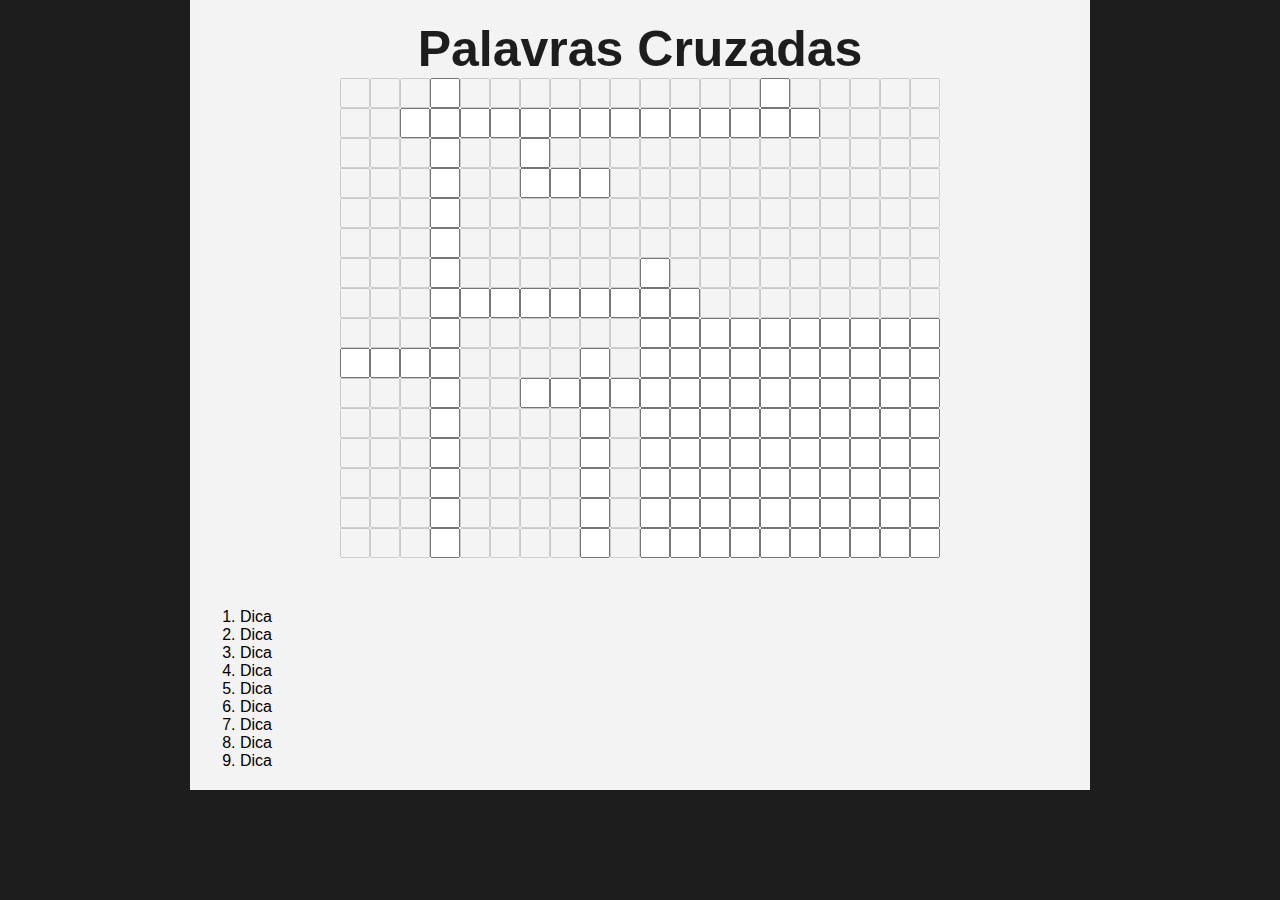
==== Arq-Comp-Palavras-Cruzadas/index.html @ 3ef11b2f "Atividade Palavras Cruzadas" ====
<!DOCTYPE html>
<html lang="pt-br">

<head>
    <meta charset="UTF-8">
    <meta http-equiv="X-UA-Compatible" content="IE=edge">
    <meta name="viewport" content="width=device-width, initial-scale=1.0">
    <link rel="stylesheet" href="style.css">
    <title>Palavras Cruzadas</title>
</head>

<body>
    <div class="container">
        <div class="title">
            <h1>Palavras Cruzadas</h1>
        </div>
        <main class="container-crosswords">
            <!--LINHA 01-->
            <input type="text" class="inputWords inputActive" id="" disabled>
            <input type="text" class="inputWords inputDisable" id="" disabled>
            <input type="text" class="inputWords" id="" disabled>
            <input type="text" class="inputWords" id="">
            <input type="text" class="inputWords" id="" disabled>
            <input type="text" class="inputWords" id="" disabled>
            <input type="text" class="inputWords" id="" disabled>
            <input type="text" class="inputWords" id="" disabled>
            <input type="text" class="inputWords" id="" disabled>
            <input type="text" class="inputWords" id="" disabled>
            <input type="text" class="inputWords" id="" disabled>
            <input type="text" class="inputWords" id="" disabled>
            <input type="text" class="inputWords" id="" disabled>
            <input type="text" class="inputWords" id="" disabled>
            <input type="text" class="inputWords" id="">
            <input type="text" class="inputWords" id="" disabled>
            <input type="text" class="inputWords" id="" disabled>
            <input type="text" class="inputWords" id="" disabled>
            <input type="text" class="inputWords" id="" disabled>
            <input type="text" class="inputWords" id="" disabled>
            <!-- linha 02 -->
            <input type="text" class="inputWords inputActive" id="" disabled>
            <input type="text" class="inputWords inputDisable" id="" disabled>
            <input type="text" class="inputWords" id="">
            <input type="text" class="inputWords" id="">
            <input type="text" class="inputWords" id="">
            <input type="text" class="inputWords" id="">
            <input type="text" class="inputWords" id="">
            <input type="text" class="inputWords" id="">
            <input type="text" class="inputWords" id="">
            <input type="text" class="inputWords" id="">
            <input type="text" class="inputWords" id="">
            <input type="text" class="inputWords" id="">
            <input type="text" class="inputWords" id="">
            <input type="text" class="inputWords" id="">
            <input type="text" class="inputWords" id="">
            <input type="text" class="inputWords" id="">
            <input type="text" class="inputWords" id="" disabled>
            <input type="text" class="inputWords" id="" disabled>
            <input type="text" class="inputWords" id="" disabled>
            <input type="text" class="inputWords" id="" disabled>
            <!-- linha 02 -->
            <input type="text" class="inputWords inputActive" id="" disabled>
            <input type="text" class="inputWords inputDisable" id="" disabled>
            <input type="text" class="inputWords" id="" disabled>
            <input type="text" class="inputWords" id="">
            <input type="text" class="inputWords" id="" disabled>
            <input type="text" class="inputWords" id="" disabled>
            <input type="text" class="inputWords" id="">
            <input type="text" class="inputWords" id="" disabled>
            <input type="text" class="inputWords" id="" disabled>
            <input type="text" class="inputWords" id="" disabled>
            <input type="text" class="inputWords" id="" disabled>
            <input type="text" class="inputWords" id="" disabled>
            <input type="text" class="inputWords" id="" disabled>
            <input type="text" class="inputWords" id="" disabled>
            <input type="text" class="inputWords" id="" disabled>
            <input type="text" class="inputWords" id="" disabled>
            <input type="text" class="inputWords" id="" disabled>
            <input type="text" class="inputWords" id="" disabled>
            <input type="text" class="inputWords" id="" disabled>
            <input type="text" class="inputWords" id="" disabled>
            <!-- linha 02 -->
            <input type="text" class="inputWords inputActive" id="" disabled>
            <input type="text" class="inputWords inputDisable" id="" disabled>
            <input type="text" class="inputWords" id="" disabled>
            <input type="text" class="inputWords" id="">
            <input type="text" class="inputWords" id="" disabled>
            <input type="text" class="inputWords" id="" disabled>
            <input type="text" class="inputWords" id="">
            <input type="text" class="inputWords" id="">
            <input type="text" class="inputWords" id="">
            <input type="text" class="inputWords" id="" disabled>
            <input type="text" class="inputWords" id="" disabled>
            <input type="text" class="inputWords" id="" disabled>
            <input type="text" class="inputWords" id="" disabled>
            <input type="text" class="inputWords" id="" disabled>
            <input type="text" class="inputWords" id="" disabled>
            <input type="text" class="inputWords" id="" disabled>
            <input type="text" class="inputWords" id="" disabled>
            <input type="text" class="inputWords" id="" disabled>
            <input type="text" class="inputWords" id="" disabled>
            <input type="text" class="inputWords" id="" disabled>
            <!-- linha 02 -->
            <input type="text" class="inputWords inputActive" id="" disabled>
            <input type="text" class="inputWords inputDisable" id="" disabled>
            <input type="text" class="inputWords" id="" disabled>
            <input type="text" class="inputWords" id="">
            <input type="text" class="inputWords" id="" disabled>
            <input type="text" class="inputWords" id="" disabled>
            <input type="text" class="inputWords" id="" disabled>
            <input type="text" class="inputWords" id="" disabled>
            <input type="text" class="inputWords" id="" disabled>
            <input type="text" class="inputWords" id="" disabled>
            <input type="text" class="inputWords" id="" disabled>
            <input type="text" class="inputWords" id="" disabled>
            <input type="text" class="inputWords" id="" disabled>
            <input type="text" class="inputWords" id="" disabled>
            <input type="text" class="inputWords" id="" disabled>
            <input type="text" class="inputWords" id="" disabled>
            <input type="text" class="inputWords" id="" disabled>
            <input type="text" class="inputWords" id="" disabled>
            <input type="text" class="inputWords" id="" disabled>
            <input type="text" class="inputWords" id="" disabled>
            <!-- linha 02 -->
            <input type="text" class="inputWords inputActive" id="" disabled>
            <input type="text" class="inputWords inputDisable" id="" disabled>
            <input type="text" class="inputWords" id="" disabled>
            <input type="text" class="inputWords" id="">
            <input type="text" class="inputWords" id="" disabled>
            <input type="text" class="inputWords" id="" disabled>
            <input type="text" class="inputWords" id="" disabled>
            <input type="text" class="inputWords" id="" disabled>
            <input type="text" class="inputWords" id="" disabled>
            <input type="text" class="inputWords" id="" disabled>
            <input type="text" class="inputWords" id="" disabled>
            <input type="text" class="inputWords" id="" disabled>
            <input type="text" class="inputWords" id="" disabled>
            <input type="text" class="inputWords" id="" disabled>
            <input type="text" class="inputWords" id="" disabled>
            <input type="text" class="inputWords" id="" disabled>
            <input type="text" class="inputWords" id="" disabled>
            <input type="text" class="inputWords" id="" disabled>
            <input type="text" class="inputWords" id="" disabled>
            <input type="text" class="inputWords" id="" disabled>
            <!-- linha 02 -->
            <input type="text" class="inputWords inputActive" id="" disabled>
            <input type="text" class="inputWords inputDisable" id="" disabled>
            <input type="text" class="inputWords" id="" disabled>
            <input type="text" class="inputWords" id="">
            <input type="text" class="inputWords" id="" disabled>
            <input type="text" class="inputWords" id="" disabled>
            <input type="text" class="inputWords" id="" disabled>
            <input type="text" class="inputWords" id="" disabled>
            <input type="text" class="inputWords" id="" disabled>
            <input type="text" class="inputWords" id="" disabled>
            <input type="text" class="inputWords" id="">
            <input type="text" class="inputWords" id="" disabled>
            <input type="text" class="inputWords" id="" disabled>
            <input type="text" class="inputWords" id="" disabled>
            <input type="text" class="inputWords" id="" disabled>
            <input type="text" class="inputWords" id="" disabled>
            <input type="text" class="inputWords" id="" disabled>
            <input type="text" class="inputWords" id="" disabled>
            <input type="text" class="inputWords" id="" disabled>
            <input type="text" class="inputWords" id="" disabled>
            <!-- linha 02 -->
            <input type="text" class="inputWords inputActive" id="" disabled>
            <input type="text" class="inputWords inputDisable" id="" disabled>
            <input type="text" class="inputWords" id="" disabled>
            <input type="text" class="inputWords" id="">
            <input type="text" class="inputWords" id="">
            <input type="text" class="inputWords" id="">
            <input type="text" class="inputWords" id="">
            <input type="text" class="inputWords" id="">
            <input type="text" class="inputWords" id="">
            <input type="text" class="inputWords" id="">
            <input type="text" class="inputWords" id="">
            <input type="text" class="inputWords" id="">
            <input type="text" class="inputWords" id="" disabled>
            <input type="text" class="inputWords" id="" disabled>
            <input type="text" class="inputWords" id="" disabled>
            <input type="text" class="inputWords" id="" disabled>
            <input type="text" class="inputWords" id="" disabled>
            <input type="text" class="inputWords" id="" disabled>
            <input type="text" class="inputWords" id="" disabled>
            <input type="text" class="inputWords" id="" disabled>
            <!-- linha 02 -->
            <input type="text" class="inputWords inputActive" id="" disabled>
            <input type="text" class="inputWords inputDisable" id="" disabled>
            <input type="text" class="inputWords" id="" disabled>
            <input type="text" class="inputWords" id="">
            <input type="text" class="inputWords" id="" disabled>
            <input type="text" class="inputWords" id="" disabled>
            <input type="text" class="inputWords" id="" disabled>
            <input type="text" class="inputWords" id="" disabled>
            <input type="text" class="inputWords" id="" disabled>
            <input type="text" class="inputWords" id="" disabled>
            <input type="text" class="inputWords" id="">
            <input type="text" class="inputWords" id="">
            <input type="text" class="inputWords" id="">
            <input type="text" class="inputWords" id="">
            <input type="text" class="inputWords" id="">
            <input type="text" class="inputWords" id="">
            <input type="text" class="inputWords" id="">
            <input type="text" class="inputWords" id="">
            <input type="text" class="inputWords" id="">
            <input type="text" class="inputWords" id="">
            <!-- linha 02 -->
            <input type="text" class="inputWords inputActive" id="">
            <input type="text" class="inputWords inputDisable" id="">
            <input type="text" class="inputWords" id="">
            <input type="text" class="inputWords" id="">
            <input type="text" class="inputWords" id="" disabled>
            <input type="text" class="inputWords" id="" disabled>
            <input type="text" class="inputWords" id="" disabled>
            <input type="text" class="inputWords" id="" disabled>
            <input type="text" class="inputWords" id="">
            <input type="text" class="inputWords" id="" disabled>
            <input type="text" class="inputWords" id="">
            <input type="text" class="inputWords" id="">
            <input type="text" class="inputWords" id="">
            <input type="text" class="inputWords" id="">
            <input type="text" class="inputWords" id="">
            <input type="text" class="inputWords" id="">
            <input type="text" class="inputWords" id="">
            <input type="text" class="inputWords" id="">
            <input type="text" class="inputWords" id="">
            <input type="text" class="inputWords" id="">
            <!-- linha 02 -->
            <input type="text" class="inputWords inputActive" id="" disabled>
            <input type="text" class="inputWords inputDisable" id="" disabled>
            <input type="text" class="inputWords" id="" disabled>
            <input type="text" class="inputWords" id="">
            <input type="text" class="inputWords" id="" disabled>
            <input type="text" class="inputWords" id="" disabled>
            <input type="text" class="inputWords" id="">
            <input type="text" class="inputWords" id="">
            <input type="text" class="inputWords" id="">
            <input type="text" class="inputWords" id="">
            <input type="text" class="inputWords" id="">
            <input type="text" class="inputWords" id="">
            <input type="text" class="inputWords" id="">
            <input type="text" class="inputWords" id="">
            <input type="text" class="inputWords" id="">
            <input type="text" class="inputWords" id="">
            <input type="text" class="inputWords" id="">
            <input type="text" class="inputWords" id="">
            <input type="text" class="inputWords" id="">
            <input type="text" class="inputWords" id="">
            <!-- linha 02 -->
            <input type="text" class="inputWords inputActive" id="" disabled>
            <input type="text" class="inputWords inputDisable" id="" disabled>
            <input type="text" class="inputWords" id="" disabled>
            <input type="text" class="inputWords" id="">
            <input type="text" class="inputWords" id="" disabled>
            <input type="text" class="inputWords" id="" disabled>
            <input type="text" class="inputWords" id="" disabled>
            <input type="text" class="inputWords" id="" disabled>
            <input type="text" class="inputWords" id="">
            <input type="text" class="inputWords" id="" disabled>
            <input type="text" class="inputWords" id="">
            <input type="text" class="inputWords" id="">
            <input type="text" class="inputWords" id="">
            <input type="text" class="inputWords" id="">
            <input type="text" class="inputWords" id="">
            <input type="text" class="inputWords" id="">
            <input type="text" class="inputWords" id="">
            <input type="text" class="inputWords" id="">
            <input type="text" class="inputWords" id="">
            <input type="text" class="inputWords" id="">
            <!-- linha 02 -->
            <input type="text" class="inputWords inputActive" id="" disabled>
            <input type="text" class="inputWords inputDisable" id="" disabled>
            <input type="text" class="inputWords" id="" disabled>
            <input type="text" class="inputWords" id="">
            <input type="text" class="inputWords" id="" disabled>
            <input type="text" class="inputWords" id="" disabled>
            <input type="text" class="inputWords" id="" disabled>
            <input type="text" class="inputWords" id="" disabled>
            <input type="text" class="inputWords" id="">
            <input type="text" class="inputWords" id="" disabled>
            <input type="text" class="inputWords" id="">
            <input type="text" class="inputWords" id="">
            <input type="text" class="inputWords" id="">
            <input type="text" class="inputWords" id="">
            <input type="text" class="inputWords" id="">
            <input type="text" class="inputWords" id="">
            <input type="text" class="inputWords" id="">
            <input type="text" class="inputWords" id="">
            <input type="text" class="inputWords" id="">
            <input type="text" class="inputWords" id="">
            <!-- linha 02 -->
            <input type="text" class="inputWords inputActive" id="" disabled>
            <input type="text" class="inputWords inputDisable" id="" disabled>
            <input type="text" class="inputWords" id="" disabled>
            <input type="text" class="inputWords" id="">
            <input type="text" class="inputWords" id="" disabled>
            <input type="text" class="inputWords" id="" disabled>
            <input type="text" class="inputWords" id="" disabled>
            <input type="text" class="inputWords" id="" disabled>
            <input type="text" class="inputWords" id="">
            <input type="text" class="inputWords" id="" disabled>
            <input type="text" class="inputWords" id="">
            <input type="text" class="inputWords" id="">
            <input type="text" class="inputWords" id="">
            <input type="text" class="inputWords" id="">
            <input type="text" class="inputWords" id="">
            <input type="text" class="inputWords" id="">
            <input type="text" class="inputWords" id="">
            <input type="text" class="inputWords" id="">
            <input type="text" class="inputWords" id="">
            <input type="text" class="inputWords" id="">
            <!-- linha 02 -->
            <input type="text" class="inputWords inputActive" id="" disabled>
            <input type="text" class="inputWords inputDisable" id="" disabled>
            <input type="text" class="inputWords" id="" disabled>
            <input type="text" class="inputWords" id="">
            <input type="text" class="inputWords" id="" disabled>
            <input type="text" class="inputWords" id="" disabled>
            <input type="text" class="inputWords" id="" disabled>
            <input type="text" class="inputWords" id="" disabled>
            <input type="text" class="inputWords" id="">
            <input type="text" class="inputWords" id="" disabled>
            <input type="text" class="inputWords" id="">
            <input type="text" class="inputWords" id="">
            <input type="text" class="inputWords" id="">
            <input type="text" class="inputWords" id="">
            <input type="text" class="inputWords" id="">
            <input type="text" class="inputWords" id="">
            <input type="text" class="inputWords" id="">
            <input type="text" class="inputWords" id="">
            <input type="text" class="inputWords" id="">
            <input type="text" class="inputWords" id="">
            <!-- linha 02 -->
            <input type="text" class="inputWords inputActive" id="" disabled>
            <input type="text" class="inputWords inputDisable" id="" disabled>
            <input type="text" class="inputWords" id="" disabled>
            <input type="text" class="inputWords" id="">
            <input type="text" class="inputWords" id="" disabled>
            <input type="text" class="inputWords" id="" disabled>
            <input type="text" class="inputWords" id="" disabled>
            <input type="text" class="inputWords" id="" disabled>
            <input type="text" class="inputWords" id="">
            <input type="text" class="inputWords" id="" disabled>
            <input type="text" class="inputWords" id="">
            <input type="text" class="inputWords" id="">
            <input type="text" class="inputWords" id="">
            <input type="text" class="inputWords" id="">
            <input type="text" class="inputWords" id="">
            <input type="text" class="inputWords" id="">
            <input type="text" class="inputWords" id="">
            <input type="text" class="inputWords" id="">
            <input type="text" class="inputWords" id="">
            <input type="text" class="inputWords" id="">


        </main>
        <div class="container-tips">
            <ol>
                <li>Dica</li>
                <li>Dica</li>
                <li>Dica</li>
                <li>Dica</li>
                <li>Dica</li>
                <li>Dica</li>
                <li>Dica</li>
                <li>Dica</li>
                <li>Dica</li>
            </ol>
        </div>
    </div>
</body>

</html>
---- Arq-Comp-Palavras-Cruzadas/style.css ----
* {
    margin: 0;
    padding: 0;
    box-sizing: border-box;
    font-family: arial;
}

body {

    background: #1d1d1d;
}

.container {
    padding: 20px 50px;
    width: 900px;
    margin: 0 auto;
    display: flex;
    flex-direction: column;
    align-items: center;
    background-color: #f3f3f3;
}

.container .title {
    font-size: 25px;
    color: #1d1d1d;
    text-align: center;
}

.container-crosswords {
    width: 600px;
    display: flex;
    flex-wrap: wrap;

}

.inputWords {
    width: 30px;
    height: 30px;
}

.inputActive {}



.container-tips {
    margin-top: 50px;
    width: 100%;
    display: flex;
    justify-content: flex-start;
}
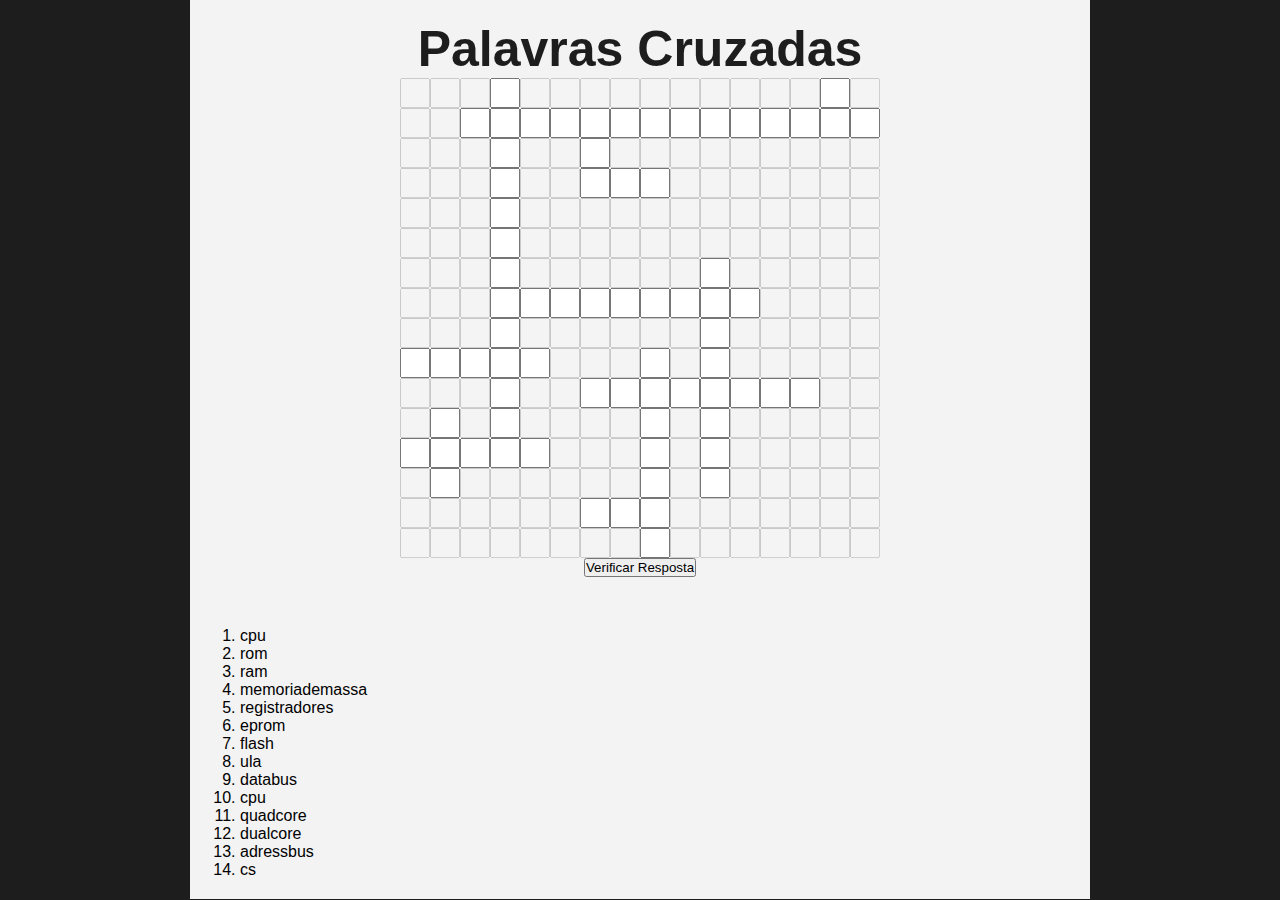
==== commit 3bd56b45: "Palavras cruzadas com validação" ====
--- a/Arq-Comp-Palavras-Cruzadas/index.html
+++ b/Arq-Comp-Palavras-Cruzadas/index.html
@@ -16,358 +16,604 @@
         </div>
         <main class="container-crosswords">
             <!--LINHA 01-->
-            <input type="text" class="inputWords inputActive" id="" disabled>
-            <input type="text" class="inputWords inputDisable" id="" disabled>
-            <input type="text" class="inputWords" id="" disabled>
-            <input type="text" class="inputWords" id="">
-            <input type="text" class="inputWords" id="" disabled>
-            <input type="text" class="inputWords" id="" disabled>
-            <input type="text" class="inputWords" id="" disabled>
-            <input type="text" class="inputWords" id="" disabled>
-            <input type="text" class="inputWords" id="" disabled>
-            <input type="text" class="inputWords" id="" disabled>
-            <input type="text" class="inputWords" id="" disabled>
-            <input type="text" class="inputWords" id="" disabled>
-            <input type="text" class="inputWords" id="" disabled>
-            <input type="text" class="inputWords" id="" disabled>
-            <input type="text" class="inputWords" id="">
-            <input type="text" class="inputWords" id="" disabled>
-            <input type="text" class="inputWords" id="" disabled>
-            <input type="text" class="inputWords" id="" disabled>
-            <input type="text" class="inputWords" id="" disabled>
-            <input type="text" class="inputWords" id="" disabled>
+            <input type="text" class="inputWords" id="" disabled>
+            <input type="text" class="inputWords" id="" disabled>
+            <input type="text" class="inputWords" id="" disabled>
+            <input type="text" class="inputWords" id="input1RRow1">
+            <input type="text" class="inputWords" id="" disabled>
+            <input type="text" class="inputWords" id="" disabled>
+            <input type="text" class="inputWords" id="" disabled>
+            <input type="text" class="inputWords" id="" disabled>
+            <input type="text" class="inputWords" id="" disabled>
+            <input type="text" class="inputWords" id="" disabled>
+            <input type="text" class="inputWords" id="" disabled>
+            <input type="text" class="inputWords" id="" disabled>
+            <input type="text" class="inputWords" id="" disabled>
+            <input type="text" class="inputWords" id="" disabled>
+            <input type="text" class="inputWords" id="inputCRow1">
+            <input type="text" class="inputWords" id="" disabled>
+
+
+
+
             <!-- linha 02 -->
-            <input type="text" class="inputWords inputActive" id="" disabled>
-            <input type="text" class="inputWords inputDisable" id="" disabled>
-            <input type="text" class="inputWords" id="">
-            <input type="text" class="inputWords" id="">
-            <input type="text" class="inputWords" id="">
-            <input type="text" class="inputWords" id="">
-            <input type="text" class="inputWords" id="">
-            <input type="text" class="inputWords" id="">
-            <input type="text" class="inputWords" id="">
-            <input type="text" class="inputWords" id="">
-            <input type="text" class="inputWords" id="">
-            <input type="text" class="inputWords" id="">
-            <input type="text" class="inputWords" id="">
-            <input type="text" class="inputWords" id="">
-            <input type="text" class="inputWords" id="">
-            <input type="text" class="inputWords" id="">
-            <input type="text" class="inputWords" id="" disabled>
-            <input type="text" class="inputWords" id="" disabled>
-            <input type="text" class="inputWords" id="" disabled>
-            <input type="text" class="inputWords" id="" disabled>
-            <!-- linha 02 -->
-            <input type="text" class="inputWords inputActive" id="" disabled>
-            <input type="text" class="inputWords inputDisable" id="" disabled>
-            <input type="text" class="inputWords" id="" disabled>
-            <input type="text" class="inputWords" id="">
-            <input type="text" class="inputWords" id="" disabled>
-            <input type="text" class="inputWords" id="" disabled>
-            <input type="text" class="inputWords" id="">
-            <input type="text" class="inputWords" id="" disabled>
-            <input type="text" class="inputWords" id="" disabled>
-            <input type="text" class="inputWords" id="" disabled>
-            <input type="text" class="inputWords" id="" disabled>
-            <input type="text" class="inputWords" id="" disabled>
-            <input type="text" class="inputWords" id="" disabled>
-            <input type="text" class="inputWords" id="" disabled>
-            <input type="text" class="inputWords" id="" disabled>
-            <input type="text" class="inputWords" id="" disabled>
-            <input type="text" class="inputWords" id="" disabled>
-            <input type="text" class="inputWords" id="" disabled>
-            <input type="text" class="inputWords" id="" disabled>
-            <input type="text" class="inputWords" id="" disabled>
-            <!-- linha 02 -->
-            <input type="text" class="inputWords inputActive" id="" disabled>
-            <input type="text" class="inputWords inputDisable" id="" disabled>
-            <input type="text" class="inputWords" id="" disabled>
-            <input type="text" class="inputWords" id="">
-            <input type="text" class="inputWords" id="" disabled>
-            <input type="text" class="inputWords" id="" disabled>
-            <input type="text" class="inputWords" id="">
-            <input type="text" class="inputWords" id="">
-            <input type="text" class="inputWords" id="">
-            <input type="text" class="inputWords" id="" disabled>
-            <input type="text" class="inputWords" id="" disabled>
-            <input type="text" class="inputWords" id="" disabled>
-            <input type="text" class="inputWords" id="" disabled>
-            <input type="text" class="inputWords" id="" disabled>
-            <input type="text" class="inputWords" id="" disabled>
-            <input type="text" class="inputWords" id="" disabled>
-            <input type="text" class="inputWords" id="" disabled>
-            <input type="text" class="inputWords" id="" disabled>
-            <input type="text" class="inputWords" id="" disabled>
-            <input type="text" class="inputWords" id="" disabled>
-            <!-- linha 02 -->
-            <input type="text" class="inputWords inputActive" id="" disabled>
-            <input type="text" class="inputWords inputDisable" id="" disabled>
-            <input type="text" class="inputWords" id="" disabled>
-            <input type="text" class="inputWords" id="">
-            <input type="text" class="inputWords" id="" disabled>
-            <input type="text" class="inputWords" id="" disabled>
-            <input type="text" class="inputWords" id="" disabled>
-            <input type="text" class="inputWords" id="" disabled>
-            <input type="text" class="inputWords" id="" disabled>
-            <input type="text" class="inputWords" id="" disabled>
-            <input type="text" class="inputWords" id="" disabled>
-            <input type="text" class="inputWords" id="" disabled>
-            <input type="text" class="inputWords" id="" disabled>
-            <input type="text" class="inputWords" id="" disabled>
-            <input type="text" class="inputWords" id="" disabled>
-            <input type="text" class="inputWords" id="" disabled>
-            <input type="text" class="inputWords" id="" disabled>
-            <input type="text" class="inputWords" id="" disabled>
-            <input type="text" class="inputWords" id="" disabled>
-            <input type="text" class="inputWords" id="" disabled>
-            <!-- linha 02 -->
-            <input type="text" class="inputWords inputActive" id="" disabled>
-            <input type="text" class="inputWords inputDisable" id="" disabled>
-            <input type="text" class="inputWords" id="" disabled>
-            <input type="text" class="inputWords" id="">
-            <input type="text" class="inputWords" id="" disabled>
-            <input type="text" class="inputWords" id="" disabled>
-            <input type="text" class="inputWords" id="" disabled>
-            <input type="text" class="inputWords" id="" disabled>
-            <input type="text" class="inputWords" id="" disabled>
-            <input type="text" class="inputWords" id="" disabled>
-            <input type="text" class="inputWords" id="" disabled>
-            <input type="text" class="inputWords" id="" disabled>
-            <input type="text" class="inputWords" id="" disabled>
-            <input type="text" class="inputWords" id="" disabled>
-            <input type="text" class="inputWords" id="" disabled>
-            <input type="text" class="inputWords" id="" disabled>
-            <input type="text" class="inputWords" id="" disabled>
-            <input type="text" class="inputWords" id="" disabled>
-            <input type="text" class="inputWords" id="" disabled>
-            <input type="text" class="inputWords" id="" disabled>
-            <!-- linha 02 -->
-            <input type="text" class="inputWords inputActive" id="" disabled>
-            <input type="text" class="inputWords inputDisable" id="" disabled>
-            <input type="text" class="inputWords" id="" disabled>
-            <input type="text" class="inputWords" id="">
-            <input type="text" class="inputWords" id="" disabled>
-            <input type="text" class="inputWords" id="" disabled>
-            <input type="text" class="inputWords" id="" disabled>
-            <input type="text" class="inputWords" id="" disabled>
-            <input type="text" class="inputWords" id="" disabled>
-            <input type="text" class="inputWords" id="" disabled>
-            <input type="text" class="inputWords" id="">
-            <input type="text" class="inputWords" id="" disabled>
-            <input type="text" class="inputWords" id="" disabled>
-            <input type="text" class="inputWords" id="" disabled>
-            <input type="text" class="inputWords" id="" disabled>
-            <input type="text" class="inputWords" id="" disabled>
-            <input type="text" class="inputWords" id="" disabled>
-            <input type="text" class="inputWords" id="" disabled>
-            <input type="text" class="inputWords" id="" disabled>
-            <input type="text" class="inputWords" id="" disabled>
-            <!-- linha 02 -->
-            <input type="text" class="inputWords inputActive" id="" disabled>
-            <input type="text" class="inputWords inputDisable" id="" disabled>
-            <input type="text" class="inputWords" id="" disabled>
-            <input type="text" class="inputWords" id="">
-            <input type="text" class="inputWords" id="">
-            <input type="text" class="inputWords" id="">
-            <input type="text" class="inputWords" id="">
-            <input type="text" class="inputWords" id="">
-            <input type="text" class="inputWords" id="">
-            <input type="text" class="inputWords" id="">
-            <input type="text" class="inputWords" id="">
-            <input type="text" class="inputWords" id="">
-            <input type="text" class="inputWords" id="" disabled>
-            <input type="text" class="inputWords" id="" disabled>
-            <input type="text" class="inputWords" id="" disabled>
-            <input type="text" class="inputWords" id="" disabled>
-            <input type="text" class="inputWords" id="" disabled>
-            <input type="text" class="inputWords" id="" disabled>
-            <input type="text" class="inputWords" id="" disabled>
-            <input type="text" class="inputWords" id="" disabled>
-            <!-- linha 02 -->
-            <input type="text" class="inputWords inputActive" id="" disabled>
-            <input type="text" class="inputWords inputDisable" id="" disabled>
-            <input type="text" class="inputWords" id="" disabled>
-            <input type="text" class="inputWords" id="">
-            <input type="text" class="inputWords" id="" disabled>
-            <input type="text" class="inputWords" id="" disabled>
-            <input type="text" class="inputWords" id="" disabled>
-            <input type="text" class="inputWords" id="" disabled>
-            <input type="text" class="inputWords" id="" disabled>
-            <input type="text" class="inputWords" id="" disabled>
-            <input type="text" class="inputWords" id="">
-            <input type="text" class="inputWords" id="">
-            <input type="text" class="inputWords" id="">
-            <input type="text" class="inputWords" id="">
-            <input type="text" class="inputWords" id="">
-            <input type="text" class="inputWords" id="">
-            <input type="text" class="inputWords" id="">
-            <input type="text" class="inputWords" id="">
-            <input type="text" class="inputWords" id="">
-            <input type="text" class="inputWords" id="">
-            <!-- linha 02 -->
-            <input type="text" class="inputWords inputActive" id="">
-            <input type="text" class="inputWords inputDisable" id="">
-            <input type="text" class="inputWords" id="">
-            <input type="text" class="inputWords" id="">
-            <input type="text" class="inputWords" id="" disabled>
-            <input type="text" class="inputWords" id="" disabled>
-            <input type="text" class="inputWords" id="" disabled>
-            <input type="text" class="inputWords" id="" disabled>
-            <input type="text" class="inputWords" id="">
-            <input type="text" class="inputWords" id="" disabled>
-            <input type="text" class="inputWords" id="">
-            <input type="text" class="inputWords" id="">
-            <input type="text" class="inputWords" id="">
-            <input type="text" class="inputWords" id="">
-            <input type="text" class="inputWords" id="">
-            <input type="text" class="inputWords" id="">
-            <input type="text" class="inputWords" id="">
-            <input type="text" class="inputWords" id="">
-            <input type="text" class="inputWords" id="">
-            <input type="text" class="inputWords" id="">
-            <!-- linha 02 -->
-            <input type="text" class="inputWords inputActive" id="" disabled>
-            <input type="text" class="inputWords inputDisable" id="" disabled>
-            <input type="text" class="inputWords" id="" disabled>
-            <input type="text" class="inputWords" id="">
-            <input type="text" class="inputWords" id="" disabled>
-            <input type="text" class="inputWords" id="" disabled>
-            <input type="text" class="inputWords" id="">
-            <input type="text" class="inputWords" id="">
-            <input type="text" class="inputWords" id="">
-            <input type="text" class="inputWords" id="">
-            <input type="text" class="inputWords" id="">
-            <input type="text" class="inputWords" id="">
-            <input type="text" class="inputWords" id="">
-            <input type="text" class="inputWords" id="">
-            <input type="text" class="inputWords" id="">
-            <input type="text" class="inputWords" id="">
-            <input type="text" class="inputWords" id="">
-            <input type="text" class="inputWords" id="">
-            <input type="text" class="inputWords" id="">
-            <input type="text" class="inputWords" id="">
-            <!-- linha 02 -->
-            <input type="text" class="inputWords inputActive" id="" disabled>
-            <input type="text" class="inputWords inputDisable" id="" disabled>
-            <input type="text" class="inputWords" id="" disabled>
-            <input type="text" class="inputWords" id="">
-            <input type="text" class="inputWords" id="" disabled>
-            <input type="text" class="inputWords" id="" disabled>
-            <input type="text" class="inputWords" id="" disabled>
-            <input type="text" class="inputWords" id="" disabled>
-            <input type="text" class="inputWords" id="">
-            <input type="text" class="inputWords" id="" disabled>
-            <input type="text" class="inputWords" id="">
-            <input type="text" class="inputWords" id="">
-            <input type="text" class="inputWords" id="">
-            <input type="text" class="inputWords" id="">
-            <input type="text" class="inputWords" id="">
-            <input type="text" class="inputWords" id="">
-            <input type="text" class="inputWords" id="">
-            <input type="text" class="inputWords" id="">
-            <input type="text" class="inputWords" id="">
-            <input type="text" class="inputWords" id="">
-            <!-- linha 02 -->
-            <input type="text" class="inputWords inputActive" id="" disabled>
-            <input type="text" class="inputWords inputDisable" id="" disabled>
-            <input type="text" class="inputWords" id="" disabled>
-            <input type="text" class="inputWords" id="">
-            <input type="text" class="inputWords" id="" disabled>
-            <input type="text" class="inputWords" id="" disabled>
-            <input type="text" class="inputWords" id="" disabled>
-            <input type="text" class="inputWords" id="" disabled>
-            <input type="text" class="inputWords" id="">
-            <input type="text" class="inputWords" id="" disabled>
-            <input type="text" class="inputWords" id="">
-            <input type="text" class="inputWords" id="">
-            <input type="text" class="inputWords" id="">
-            <input type="text" class="inputWords" id="">
-            <input type="text" class="inputWords" id="">
-            <input type="text" class="inputWords" id="">
-            <input type="text" class="inputWords" id="">
-            <input type="text" class="inputWords" id="">
-            <input type="text" class="inputWords" id="">
-            <input type="text" class="inputWords" id="">
-            <!-- linha 02 -->
-            <input type="text" class="inputWords inputActive" id="" disabled>
-            <input type="text" class="inputWords inputDisable" id="" disabled>
-            <input type="text" class="inputWords" id="" disabled>
-            <input type="text" class="inputWords" id="">
-            <input type="text" class="inputWords" id="" disabled>
-            <input type="text" class="inputWords" id="" disabled>
-            <input type="text" class="inputWords" id="" disabled>
-            <input type="text" class="inputWords" id="" disabled>
-            <input type="text" class="inputWords" id="">
-            <input type="text" class="inputWords" id="" disabled>
-            <input type="text" class="inputWords" id="">
-            <input type="text" class="inputWords" id="">
-            <input type="text" class="inputWords" id="">
-            <input type="text" class="inputWords" id="">
-            <input type="text" class="inputWords" id="">
-            <input type="text" class="inputWords" id="">
-            <input type="text" class="inputWords" id="">
-            <input type="text" class="inputWords" id="">
-            <input type="text" class="inputWords" id="">
-            <input type="text" class="inputWords" id="">
-            <!-- linha 02 -->
-            <input type="text" class="inputWords inputActive" id="" disabled>
-            <input type="text" class="inputWords inputDisable" id="" disabled>
-            <input type="text" class="inputWords" id="" disabled>
-            <input type="text" class="inputWords" id="">
-            <input type="text" class="inputWords" id="" disabled>
-            <input type="text" class="inputWords" id="" disabled>
-            <input type="text" class="inputWords" id="" disabled>
-            <input type="text" class="inputWords" id="" disabled>
-            <input type="text" class="inputWords" id="">
-            <input type="text" class="inputWords" id="" disabled>
-            <input type="text" class="inputWords" id="">
-            <input type="text" class="inputWords" id="">
-            <input type="text" class="inputWords" id="">
-            <input type="text" class="inputWords" id="">
-            <input type="text" class="inputWords" id="">
-            <input type="text" class="inputWords" id="">
-            <input type="text" class="inputWords" id="">
-            <input type="text" class="inputWords" id="">
-            <input type="text" class="inputWords" id="">
-            <input type="text" class="inputWords" id="">
-            <!-- linha 02 -->
-            <input type="text" class="inputWords inputActive" id="" disabled>
-            <input type="text" class="inputWords inputDisable" id="" disabled>
-            <input type="text" class="inputWords" id="" disabled>
-            <input type="text" class="inputWords" id="">
-            <input type="text" class="inputWords" id="" disabled>
-            <input type="text" class="inputWords" id="" disabled>
-            <input type="text" class="inputWords" id="" disabled>
-            <input type="text" class="inputWords" id="" disabled>
-            <input type="text" class="inputWords" id="">
-            <input type="text" class="inputWords" id="" disabled>
-            <input type="text" class="inputWords" id="">
-            <input type="text" class="inputWords" id="">
-            <input type="text" class="inputWords" id="">
-            <input type="text" class="inputWords" id="">
-            <input type="text" class="inputWords" id="">
-            <input type="text" class="inputWords" id="">
-            <input type="text" class="inputWords" id="">
-            <input type="text" class="inputWords" id="">
-            <input type="text" class="inputWords" id="">
-            <input type="text" class="inputWords" id="">
+            <input type="text" class="inputWords" id="" disabled>
+            <input type="text" class="inputWords" id="" disabled>
+            <input type="text" class="inputWords" id="input1MRow2">
+            <input type="text" class="inputWords" id="input1ERow2">
+            <input type="text" class="inputWords" id="input2MRow2">
+            <input type="text" class="inputWords" id="inputORow2">
+            <input type="text" class="inputWords" id="inputRRow2">
+            <input type="text" class="inputWords" id="inputIRow2">
+            <input type="text" class="inputWords" id="input1ARow2">
+            <input type="text" class="inputWords" id="inputDRow2">
+            <input type="text" class="inputWords" id="inputERow2">
+            <input type="text" class="inputWords" id="input3MRow2">
+            <input type="text" class="inputWords" id="input2ARow2">
+            <input type="text" class="inputWords" id="input2SRow">
+            <input type="text" class="inputWords" id="inputSRow2">
+            <input type="text" class="inputWords" id="input3ARow2">
+
+
+
+
+            <!-- linha 03 -->
+            <input type="text" class="inputWords" id="" disabled>
+            <input type="text" class="inputWords" id="" disabled>
+            <input type="text" class="inputWords" id="" disabled>
+            <input type="text" class="inputWords" id="inputGRow3">
+            <input type="text" class="inputWords" id="" disabled>
+            <input type="text" class="inputWords" id="" disabled>
+            <input type="text" class="inputWords" id="inputARow3">
+            <input type="text" class="inputWords" id="" disabled>
+            <input type="text" class="inputWords" id="" disabled>
+            <input type="text" class="inputWords" id="" disabled>
+            <input type="text" class="inputWords" id="" disabled>
+            <input type="text" class="inputWords" id="" disabled>
+            <input type="text" class="inputWords" id="" disabled>
+            <input type="text" class="inputWords" id="" disabled>
+            <input type="text" class="inputWords" id="" disabled>
+            <input type="text" class="inputWords" id="" disabled>
+
+
+
+
+            <!-- linha 04 -->
+            <input type="text" class="inputWords" id="" disabled>
+            <input type="text" class="inputWords" id="" disabled>
+            <input type="text" class="inputWords" id="" disabled>
+            <input type="text" class="inputWords" id="inputIRow4">
+            <input type="text" class="inputWords" id="" disabled>
+            <input type="text" class="inputWords" id="" disabled>
+            <input type="text" class="inputWords" id="inputMRow4">
+            <input type="text" class="inputWords" id="input0Row4">
+            <input type="text" class="inputWords" id="inputRRow4">
+            <input type="text" class="inputWords" id="" disabled>
+            <input type="text" class="inputWords" id="" disabled>
+            <input type="text" class="inputWords" id="" disabled>
+            <input type="text" class="inputWords" id="" disabled>
+            <input type="text" class="inputWords" id="" disabled>
+            <input type="text" class="inputWords" id="" disabled>
+            <input type="text" class="inputWords" id="" disabled>
+
+
+
+
+            <!-- linha 05 -->
+            <input type="text" class="inputWords" id="" disabled>
+            <input type="text" class="inputWords" id="" disabled>
+            <input type="text" class="inputWords" id="" disabled>
+            <input type="text" class="inputWords" id="input1SRow5">
+            <input type="text" class="inputWords" id="" disabled>
+            <input type="text" class="inputWords" id="" disabled>
+            <input type="text" class="inputWords" id="" disabled>
+            <input type="text" class="inputWords" id="" disabled>
+            <input type="text" class="inputWords" id="" disabled>
+            <input type="text" class="inputWords" id="" disabled>
+            <input type="text" class="inputWords" id="" disabled>
+            <input type="text" class="inputWords" id="" disabled>
+            <input type="text" class="inputWords" id="" disabled>
+            <input type="text" class="inputWords" id="" disabled>
+            <input type="text" class="inputWords" id="" disabled>
+            <input type="text" class="inputWords" id="" disabled>
+
+
+
+
+            <!-- linha 06 -->
+            <input type="text" class="inputWords" id="" disabled>
+            <input type="text" class="inputWords" id="" disabled>
+            <input type="text" class="inputWords" id="" disabled>
+            <input type="text" class="inputWords" id="inputTRow6">
+            <input type="text" class="inputWords" id="" disabled>
+            <input type="text" class="inputWords" id="" disabled>
+            <input type="text" class="inputWords" id="" disabled>
+            <input type="text" class="inputWords" id="" disabled>
+            <input type="text" class="inputWords" id="" disabled>
+            <input type="text" class="inputWords" id="" disabled>
+            <input type="text" class="inputWords" id="" disabled>
+            <input type="text" class="inputWords" id="" disabled>
+            <input type="text" class="inputWords" id="" disabled>
+            <input type="text" class="inputWords" id="" disabled>
+            <input type="text" class="inputWords" id="" disabled>
+            <input type="text" class="inputWords" id="" disabled>
+
+
+
+
+            <!-- linha 07 -->
+            <input type="text" class="inputWords" id="" disabled>
+            <input type="text" class="inputWords" id="" disabled>
+            <input type="text" class="inputWords" id="" disabled>
+            <input type="text" class="inputWords" id="input2Row7">
+            <input type="text" class="inputWords" id="" disabled>
+            <input type="text" class="inputWords" id="" disabled>
+            <input type="text" class="inputWords" id="" disabled>
+            <input type="text" class="inputWords" id="" disabled>
+            <input type="text" class="inputWords" id="" disabled>
+            <input type="text" class="inputWords" id="" disabled>
+            <input type="text" class="inputWords" id="inputDRow7">
+            <input type="text" class="inputWords" id="" disabled>
+            <input type="text" class="inputWords" id="" disabled>
+            <input type="text" class="inputWords" id="" disabled>
+            <input type="text" class="inputWords" id="" disabled>
+            <input type="text" class="inputWords" id="" disabled>
+
+
+
+
+            <!-- linha 08 -->
+            <input type="text" class="inputWords" id="" disabled>
+            <input type="text" class="inputWords" id="" disabled>
+            <input type="text" class="inputWords" id="" disabled>
+            <input type="text" class="inputWords" id="inputARow8">
+            <input type="text" class="inputWords" id="inputDRow8">
+            <input type="text" class="inputWords" id="inputRRow8">
+            <input type="text" class="inputWords" id="inputERow8">
+            <input type="text" class="inputWords" id="input1SRow8">
+            <input type="text" class="inputWords" id="input2SRow8">
+            <input type="text" class="inputWords" id="inputBRow8">
+            <input type="text" class="inputWords" id="inputURow8">
+            <input type="text" class="inputWords" id="input3SRow8">
+            <input type="text" class="inputWords" id="" disabled>
+            <input type="text" class="inputWords" id="" disabled>
+            <input type="text" class="inputWords" id="" disabled>
+            <input type="text" class="inputWords" id="" disabled>
+
+
+
+
+            <!-- linha 09 -->
+            <input type="text" class="inputWords" id="" disabled>
+            <input type="text" class="inputWords" id="" disabled>
+            <input type="text" class="inputWords" id="" disabled>
+            <input type="text" class="inputWords" id="inputDRow9">
+            <input type="text" class="inputWords" id="" disabled>
+            <input type="text" class="inputWords" id="" disabled>
+            <input type="text" class="inputWords" id="" disabled>
+            <input type="text" class="inputWords" id="" disabled>
+            <input type="text" class="inputWords" id="" disabled>
+            <input type="text" class="inputWords" id="" disabled>
+            <input type="text" class="inputWords" id="inputARow9">
+            <input type="text" class="inputWords" id="" disabled>
+            <input type="text" class="inputWords" id="" disabled>
+            <input type="text" class="inputWords" id="" disabled>
+            <input type="text" class="inputWords" id="" disabled>
+            <input type="text" class="inputWords" id="" disabled>
+
+
+
+
+            <!-- linha 10 -->
+            <input type="text" class="inputWords" id="inputERow10">
+            <input type="text" class="inputWords" id="inputPRow10">
+            <input type="text" class="inputWords" id="inputRRow10">
+            <input type="text" class="inputWords" id="inputORow10">
+            <input type="text" class="inputWords" id="inputMRow10">
+            <input type="text" class="inputWords" id="" disabled>
+            <input type="text" class="inputWords" id="" disabled>
+            <input type="text" class="inputWords" id="" disabled>
+            <input type="text" class="inputWords" id="inputDRow10">
+            <input type="text" class="inputWords" id="" disabled>
+            <input type="text" class="inputWords" id="inputLRow10">
+            <input type="text" class="inputWords" id="" disabled>
+            <input type="text" class="inputWords" id="" disabled>
+            <input type="text" class="inputWords" id="" disabled>
+            <input type="text" class="inputWords" id="" disabled>
+            <input type="text" class="inputWords" id="" disabled>
+
+
+
+
+            <!-- linha 11 -->
+            <input type="text" class="inputWords" id="" disabled>
+            <input type="text" class="inputWords" id="" disabled>
+            <input type="text" class="inputWords" id="" disabled>
+            <input type="text" class="inputWords" id="input3RRow11">
+            <input type="text" class="inputWords" id="" disabled>
+            <input type="text" class="inputWords" id="" disabled>
+            <input type="text" class="inputWords" id="inputQRow11">
+            <input type="text" class="inputWords" id="inputURow11">
+            <input type="text" class="inputWords" id="inputARow11">
+            <input type="text" class="inputWords" id="inputDRow11">
+            <input type="text" class="inputWords" id="inputCRow11">
+            <input type="text" class="inputWords" id="inputORow11">
+            <input type="text" class="inputWords" id="inputRRow11">
+            <input type="text" class="inputWords" id="inputERow11">
+            <input type="text" class="inputWords" id="" disabled>
+            <input type="text" class="inputWords" id="" disabled>
+
+
+
+
+            <!-- linha 12 -->
+            <input type="text" class="inputWords" id="" disabled>
+            <input type="text" class="inputWords" id="inputURow12">
+            <input type="text" class="inputWords" id="" disabled>
+            <input type="text" class="inputWords" id="input2ERow12">
+            <input type="text" class="inputWords" id="" disabled>
+            <input type="text" class="inputWords" id="" disabled>
+            <input type="text" class="inputWords" id="" disabled>
+            <input type="text" class="inputWords" id="" disabled>
+            <input type="text" class="inputWords" id="inputTRow12">
+            <input type="text" class="inputWords" id="" disabled>
+            <input type="text" class="inputWords" id="inputORow12">
+            <input type="text" class="inputWords" id="" disabled>
+            <input type="text" class="inputWords" id="" disabled>
+            <input type="text" class="inputWords" id="" disabled>
+            <input type="text" class="inputWords" id="" disabled>
+            <input type="text" class="inputWords" id="" disabled>
+
+
+
+
+            <!-- linha 13 -->
+            <input type="text" class="inputWords" id="inputFRow13">
+            <input type="text" class="inputWords" id="inputLRow13">
+            <input type="text" class="inputWords" id="inputARow13">
+            <input type="text" class="inputWords" id="input2SRow13">
+            <input type="text" class="inputWords" id="inputHRow13">
+            <input type="text" class="inputWords" id="" disabled>
+            <input type="text" class="inputWords" id="" disabled>
+            <input type="text" class="inputWords" id="" disabled>
+            <input type="text" class="inputWords" id="input2ARow13">
+            <input type="text" class="inputWords" id="" disabled>
+            <input type="text" class="inputWords" id="inputRRow13">
+            <input type="text" class="inputWords" id="" disabled>
+            <input type="text" class="inputWords" id="" disabled>
+            <input type="text" class="inputWords" id="" disabled>
+            <input type="text" class="inputWords" id="" disabled>
+            <input type="text" class="inputWords" id="" disabled>
+
+
+
+
+            <!-- linha 14 -->
+            <input type="text" class="inputWords" id="" disabled>
+            <input type="text" class="inputWords" id="inputARow14">
+            <input type="text" class="inputWords" id="" disabled>
+            <input type="text" class="inputWords" id="" disabled>
+            <input type="text" class="inputWords" id="" disabled>
+            <input type="text" class="inputWords" id="" disabled>
+            <input type="text" class="inputWords" id="" disabled>
+            <input type="text" class="inputWords" id="" disabled>
+            <input type="text" class="inputWords" id="inputBRow14">
+            <input type="text" class="inputWords" id="" disabled>
+            <input type="text" class="inputWords" id="inputERow14">
+            <input type="text" class="inputWords" id="" disabled>
+            <input type="text" class="inputWords" id="" disabled>
+            <input type="text" class="inputWords" id="" disabled>
+            <input type="text" class="inputWords" id="" disabled>
+            <input type="text" class="inputWords" id="" disabled>
+
+
+
+
+            <!-- linha 15 -->
+            <input type="text" class="inputWords" id="" disabled>
+            <input type="text" class="inputWords" id="" disabled>
+            <input type="text" class="inputWords" id="" disabled>
+            <input type="text" class="inputWords" id="" disabled>
+            <input type="text" class="inputWords" id="" disabled>
+            <input type="text" class="inputWords" id="" disabled>
+            <input type="text" class="inputWords" id="inputCRow15">
+            <input type="text" class="inputWords" id="inputPRow15">
+            <input type="text" class="inputWords" id="inputURow15">
+            <input type="text" class="inputWords" id="" disabled>
+            <input type="text" class="inputWords" id="" disabled>
+            <input type="text" class="inputWords" id="" disabled>
+            <input type="text" class="inputWords" id="" disabled>
+            <input type="text" class="inputWords" id="" disabled>
+            <input type="text" class="inputWords" id="" disabled>
+            <input type="text" class="inputWords" id="" disabled>
+
+
+
+
+            <!-- linha 16 -->
+            <input type="text" class="inputWords" id="" disabled>
+            <input type="text" class="inputWords" id="" disabled>
+            <input type="text" class="inputWords" id="" disabled>
+            <input type="text" class="inputWords" id="" disabled>
+            <input type="text" class="inputWords" id="" disabled>
+            <input type="text" class="inputWords" id="" disabled>
+            <input type="text" class="inputWords" id="" disabled>
+            <input type="text" class="inputWords" id="" disabled>
+            <input type="text" class="inputWords" id="inputSRow16">
+            <input type="text" class="inputWords" id="" disabled>
+            <input type="text" class="inputWords" id="" disabled>
+            <input type="text" class="inputWords" id="" disabled>
+            <input type="text" class="inputWords" id="" disabled>
+            <input type="text" class="inputWords" id="" disabled>
+            <input type="text" class="inputWords" id="" disabled>
+            <input type="text" class="inputWords" id="" disabled>
+
+
+
+
 
 
         </main>
+        <button onclick="verificar()">Verificar Resposta</button>
         <div class="container-tips">
-            <ol>
-                <li>Dica</li>
-                <li>Dica</li>
-                <li>Dica</li>
-                <li>Dica</li>
-                <li>Dica</li>
-                <li>Dica</li>
-                <li>Dica</li>
-                <li>Dica</li>
-                <li>Dica</li>
+            <ol id="listadicasordenada">
+
             </ol>
         </div>
     </div>
 </body>
 
-</html>+</html>
+
+<script>
+    var listaPalavras = [
+        'cpu',
+        'rom',
+        'ram',
+        'memoriademassa',
+        'registradores',
+        'eprom',
+        'flash',
+        'ula',
+        'databus',
+        'cpu',
+        'quadcore',
+        'dualcore',
+        'adressbus',
+        'cs'
+    ]
+    for (var i = 0; i < listaPalavras.length; i++) {
+        listadicasordenada.innerHTML += ''
+        listadicasordenada.innerHTML += `<li>${listaPalavras[i]}</li>`
+    }
+    function verificar() {
+        var databus = inputDRow10.value + inputARow11.value + inputTRow12.value + input2ARow13.value + inputBRow14.value + inputURow15.value + inputSRow16.value;
+        if (databus == listaPalavras[8]) {
+            inputDRow10.style.background = 'green'
+            inputARow11.style.background = 'green'
+            inputTRow12.style.background = 'green'
+            input2ARow13.style.background = 'green'
+            inputBRow14.style.background = 'green'
+            inputURow15.style.background = 'green'
+            inputSRow16.style.background = 'green'
+        } else {
+            inputDRow10.style.background = 'red'
+            inputARow11.style.background = 'red'
+            inputTRow12.style.background = 'red'
+            input2ARow13.style.background = 'red'
+            inputBRow14.style.background = 'red'
+            inputURow15.style.background = 'red'
+            inputSRow16.style.background = 'red'
+        }
+        var quadcore = inputQRow11.value + inputURow11.value + inputARow11.value + inputDRow11.value + inputCRow11.value + inputORow11.value + inputRRow11.value + inputERow11.value;
+        if (quadcore == listaPalavras[10]) {
+            inputQRow11.style.background = 'green';
+            inputURow11.style.background = 'green';
+            inputARow11.style.background = 'green';
+            inputDRow11.style.background = 'green';
+            inputCRow11.style.background = 'green';
+            inputORow11.style.background = 'green';
+            inputRRow11.style.background = 'green';
+            inputERow11.style.background = 'green';
+        } else {
+            inputQRow11.style.background = 'red';
+            inputURow11.style.background = 'red';
+            inputARow11.style.background = 'red';
+            inputDRow11.style.background = 'red';
+            inputCRow11.style.background = 'red';
+            inputORow11.style.background = 'red';
+            inputRRow11.style.background = 'red';
+            inputERow11.style.background = 'red';
+        }
+        var flash = inputFRow13.value + inputLRow13.value + inputARow13.value + input2SRow13.value + inputHRow13.value;
+        if (flash == listaPalavras[6]) {
+            inputFRow13.style.background = 'green';
+            inputLRow13.style.background = 'green';
+            inputARow13.style.background = 'green';
+            input2SRow13.style.background = 'green';
+            inputHRow13.style.background = 'green';
+        } else {
+            inputFRow13.style.background = 'red';
+            inputLRow13.style.background = 'red';
+            inputARow13.style.background = 'red';
+            input2SRow13.style.background = 'red';
+            inputHRow13.style.background = 'red';
+        }
+        var ula = inputURow12.value + inputLRow13.value + inputARow14.value;
+        if (ula == listaPalavras[7]) {
+            inputURow12.style.background = 'green';
+            inputLRow13.style.background = 'green';
+            inputARow14.style.background = 'green';
+        } else {
+            inputURow12.style.background = 'red';
+            inputLRow13.style.background = 'red';
+            inputARow14.style.background = 'red';
+        }
+        var cpu = inputCRow15.value + inputPRow15.value + inputURow15.value;
+        if (cpu == listaPalavras[0]) {
+            inputCRow15.style.background = 'green'
+            inputPRow15.style.background = 'green'
+            inputURow15.style.background = 'green'
+        } else {
+            inputCRow15.style.background = 'red'
+            inputPRow15.style.background = 'red'
+            inputURow15.style.background = 'red'
+        }
+
+        var dualcore = inputDRow7.value + inputURow8.value + inputARow9.value + inputLRow10.value + inputCRow11.value + inputORow12.value + inputRRow13.value + inputERow14.value;
+        if (dualcore == listaPalavras[11]) {
+            inputDRow7.style.background = 'green'
+            inputURow8.style.background = 'green'
+            inputARow9.style.background = 'green'
+            inputLRow10.style.background = 'green'
+            inputCRow11.style.background = 'green'
+            inputORow12.style.background = 'green'
+            inputRRow13.style.background = 'green'
+            inputERow14.style.background = 'green'
+        } else {
+            inputDRow7.style.background = 'red'
+            inputURow8.style.background = 'red'
+            inputARow9.style.background = 'red'
+            inputLRow10.style.background = 'red'
+            inputCRow11.style.background = 'red'
+            inputORow12.style.background = 'red'
+            inputRRow13.style.background = 'red'
+            inputERow14.style.background = 'red'
+        }
+        var eprom = inputERow10.value + inputPRow10.value + inputRRow10.value + inputORow10.value + inputMRow10.value;
+        if (eprom == listaPalavras[5]) {
+            inputERow10.style.background = 'green'
+            inputPRow10.style.background = 'green'
+            inputRRow10.style.background = 'green'
+            inputORow10.style.background = 'green'
+            inputMRow10.style.background = 'green'
+        } else {
+            inputERow10.style.background = 'red'
+            inputPRow10.style.background = 'red'
+            inputRRow10.style.background = 'red'
+            inputORow10.style.background = 'red'
+            inputMRow10.style.background = 'red'
+        }
+        var memoriademassa = input1MRow2.value + input1ERow2.value + input2MRow2.value + inputORow2.value + inputRRow2.value + inputIRow2.value + input1ARow2.value + inputDRow2.value + inputERow2.value + input3MRow2.value + input2ARow2.value + input2SRow.value + inputSRow2.value + input3ARow2.value;
+        if (memoriademassa == listaPalavras[3]) {
+            input1MRow2.style.background = 'green';
+            input1ERow2.style.background = 'green';
+            input2MRow2.style.background = 'green';
+            inputORow2.style.background = 'green';
+            inputRRow2.style.background = 'green';
+            inputIRow2.style.background = 'green';
+            input1ARow2.style.background = 'green';
+            inputDRow2.style.background = 'green';
+            inputERow2.style.background = 'green';
+            input3MRow2.style.background = 'green';
+            input2ARow2.style.background = 'green';
+            input2SRow.style.background = 'green';
+            inputSRow2.style.background = 'green';
+            input3ARow2.style.background = 'green';
+
+        } else {
+            input1MRow2.style.background = 'red';
+            input1ERow2.style.background = 'red';
+            input2MRow2.style.background = 'red';
+            inputORow2.style.background = 'red';
+            inputRRow2.style.background = 'red';
+            inputIRow2.style.background = 'red';
+            input1ARow2.style.background = 'red';
+            inputDRow2.style.background = 'red';
+            inputERow2.style.background = 'red';
+            input3MRow2.style.background = 'red';
+            input2ARow2.style.background = 'red';
+            input2SRow.style.background = 'red';
+            inputSRow2.style.background = 'red';
+            input3ARow2.style.background = 'red';
+        }
+        var ram = inputRRow2.value + inputARow3.value + inputMRow4.value
+        if (ram == listaPalavras[2]) {
+            inputRRow2.style.background = 'green';
+            inputARow3.style.background = 'green';
+            inputMRow4.style.background = 'green';
+        } else {
+            inputRRow2.style.background = 'red';
+            inputARow3.style.background = 'red';
+            inputMRow4.style.background = 'red';
+        }
+        var rom = inputRRow4.value + input0Row4.value + inputMRow4.value;
+        if (rom == listaPalavras[1]) {
+            inputRRow4.style.background = 'green';
+            input0Row4.style.background = 'green';
+            inputMRow4.style.background = 'green';
+        } else {
+            inputRRow4.style.background = 'red';
+            input0Row4.style.background = 'red';
+            inputMRow4.style.background = 'red';
+        }
+        // var cpu = 
+        var cs = inputCRow1.value + inputSRow2.value;
+        // Palavra cs
+        if (cs == listaPalavras[13]) {
+            inputCRow1.style.background = 'green';
+            inputSRow2.style.background = 'green';
+        } else {
+            inputCRow1.style.background = 'red';
+            inputSRow2.style.background = 'red';
+        }
+
+        var adressbus = inputARow8.value + inputDRow8.value + inputRRow8.value + inputERow8.value + input1SRow8.value + input2SRow8.value + inputBRow8.value + inputURow8.value + input3SRow8.value;
+        // Palavra AdressBus 
+        if (adressbus == listaPalavras[12]) {
+            inputARow8.style.background = 'green'
+            inputDRow8.style.background = 'green'
+            inputRRow8.style.background = 'green'
+            inputERow8.style.background = 'green'
+            input1SRow8.style.background = 'green'
+            input2SRow8.style.background = 'green'
+            inputBRow8.style.background = 'green'
+            inputURow8.style.background = 'green'
+            input3SRow8.style.background = 'green'
+        } else {
+            inputARow8.style.background = 'red'
+            inputDRow8.style.background = 'red'
+            inputRRow8.style.background = 'red'
+            inputERow8.style.background = 'red'
+            input1SRow8.style.background = 'red'
+            input2SRow8.style.background = 'red'
+            inputBRow8.style.background = 'red'
+            inputURow8.style.background = 'red'
+            input3SRow8.style.background = 'red'
+        }
+        // Palavra Registradores
+        var registradores = input1RRow1.value + input1ERow2.value + inputGRow3.value + inputIRow4.value + input1SRow5.value + inputTRow6.value + input2Row7.value + inputARow8.value + inputDRow9.value + inputORow10.value + input3RRow11.value + input2ERow12.value + input2SRow13.value;
+        if (registradores == listaPalavras[4]) {
+            input1RRow1.style.background = 'green'
+            input1ERow2.style.background = 'green'
+            inputGRow3.style.background = 'green'
+            inputIRow4.style.background = 'green'
+            input1SRow5.style.background = 'green'
+            inputTRow6.style.background = 'green'
+            input2Row7.style.background = 'green'
+            inputARow8.style.background = 'green'
+            inputDRow9.style.background = 'green'
+            inputORow10.style.background = 'green'
+            input3RRow11.style.background = 'green'
+            input2ERow12.style.background = 'green'
+            input2SRow13.style.background = 'green'
+        } else {
+            input1RRow1.style.background = 'red'
+            input1ERow2.style.background = 'red'
+            inputGRow3.style.background = 'red'
+            inputIRow4.style.background = 'red'
+            input1SRow5.style.background = 'red'
+            inputTRow6.style.background = 'red'
+            input2Row7.style.background = 'red'
+            inputARow8.style.background = 'red'
+            inputDRow9.style.background = 'red'
+            inputORow10.style.background = 'red'
+            input3RRow11.style.background = 'red'
+            input2ERow12.style.background = 'red'
+            input2SRow13.style.background = 'red'
+        }
+
+    }
+
+
+</script>--- a/Arq-Comp-Palavras-Cruzadas/style.css
+++ b/Arq-Comp-Palavras-Cruzadas/style.css
@@ -27,18 +27,22 @@
 }
 
 .container-crosswords {
-    width: 600px;
+    width: 480px;
     display: flex;
     flex-wrap: wrap;
 
 }
 
+
+
 .inputWords {
     width: 30px;
     height: 30px;
+    display: flex;
+    align-items: center;
+    justify-content: center;
 }
 
-.inputActive {}
 
 
 
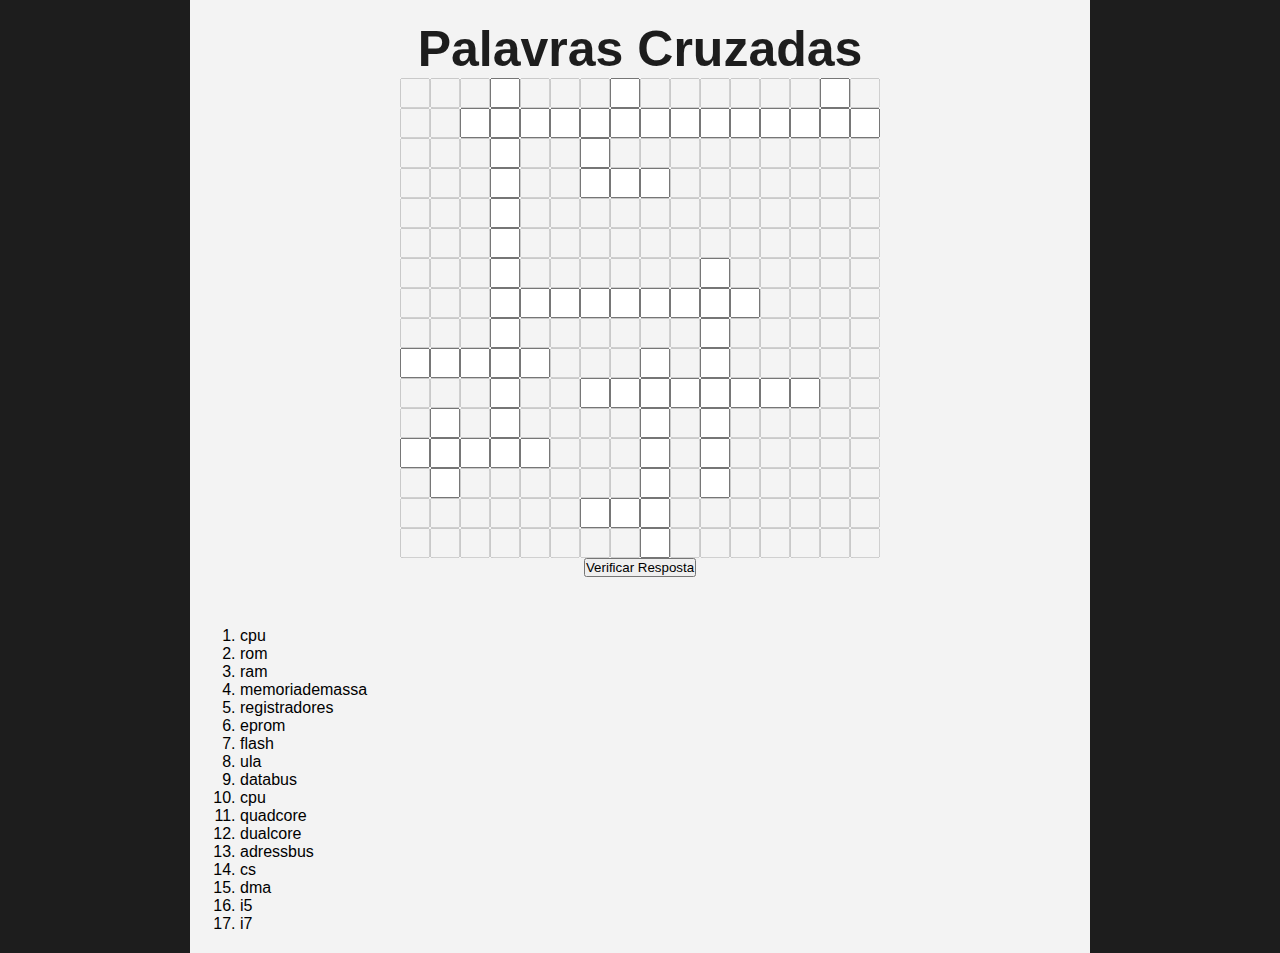
==== commit 976884e3: "trocando cores de bg" ====
--- a/Arq-Comp-Palavras-Cruzadas/index.html
+++ b/Arq-Comp-Palavras-Cruzadas/index.html
@@ -23,7 +23,7 @@
             <input type="text" class="inputWords" id="" disabled>
             <input type="text" class="inputWords" id="" disabled>
             <input type="text" class="inputWords" id="" disabled>
-            <input type="text" class="inputWords" id="" disabled>
+            <input type="text" class="inputWords" id="input7Row1">
             <input type="text" class="inputWords" id="" disabled>
             <input type="text" class="inputWords" id="" disabled>
             <input type="text" class="inputWords" id="" disabled>
@@ -326,7 +326,6 @@
             <input type="text" class="inputWords" id="" disabled>
             <input type="text" class="inputWords" id="" disabled>
             <input type="text" class="inputWords" id="" disabled>
-
 
 
 
@@ -380,8 +379,14 @@
         'quadcore',
         'dualcore',
         'adressbus',
-        'cs'
+        'cs',
+        'dma',
+        'i5',
+        'i7'
     ]
+    var listaDescPalavras = [
+
+    ];
     for (var i = 0; i < listaPalavras.length; i++) {
         listadicasordenada.innerHTML += ''
         listadicasordenada.innerHTML += `<li>${listaPalavras[i]}</li>`
@@ -389,228 +394,228 @@
     function verificar() {
         var databus = inputDRow10.value + inputARow11.value + inputTRow12.value + input2ARow13.value + inputBRow14.value + inputURow15.value + inputSRow16.value;
         if (databus == listaPalavras[8]) {
-            inputDRow10.style.background = 'green'
-            inputARow11.style.background = 'green'
-            inputTRow12.style.background = 'green'
-            input2ARow13.style.background = 'green'
-            inputBRow14.style.background = 'green'
-            inputURow15.style.background = 'green'
-            inputSRow16.style.background = 'green'
-        } else {
-            inputDRow10.style.background = 'red'
-            inputARow11.style.background = 'red'
-            inputTRow12.style.background = 'red'
-            input2ARow13.style.background = 'red'
-            inputBRow14.style.background = 'red'
-            inputURow15.style.background = 'red'
-            inputSRow16.style.background = 'red'
+            inputDRow10.style.background = '#5EFFA1'
+            inputARow11.style.background = '#5EFFA1'
+            inputTRow12.style.background = '#5EFFA1'
+            input2ARow13.style.background = '#5EFFA1'
+            inputBRow14.style.background = '#5EFFA1'
+            inputURow15.style.background = '#5EFFA1'
+            inputSRow16.style.background = '#5EFFA1'
+        } else {
+            inputDRow10.style.background = '#FF8178'
+            inputARow11.style.background = '#FF8178'
+            inputTRow12.style.background = '#FF8178'
+            input2ARow13.style.background = '#FF8178'
+            inputBRow14.style.background = '#FF8178'
+            inputURow15.style.background = '#FF8178'
+            inputSRow16.style.background = '#FF8178'
         }
         var quadcore = inputQRow11.value + inputURow11.value + inputARow11.value + inputDRow11.value + inputCRow11.value + inputORow11.value + inputRRow11.value + inputERow11.value;
         if (quadcore == listaPalavras[10]) {
-            inputQRow11.style.background = 'green';
-            inputURow11.style.background = 'green';
-            inputARow11.style.background = 'green';
-            inputDRow11.style.background = 'green';
-            inputCRow11.style.background = 'green';
-            inputORow11.style.background = 'green';
-            inputRRow11.style.background = 'green';
-            inputERow11.style.background = 'green';
-        } else {
-            inputQRow11.style.background = 'red';
-            inputURow11.style.background = 'red';
-            inputARow11.style.background = 'red';
-            inputDRow11.style.background = 'red';
-            inputCRow11.style.background = 'red';
-            inputORow11.style.background = 'red';
-            inputRRow11.style.background = 'red';
-            inputERow11.style.background = 'red';
+            inputQRow11.style.background = '#5EFFA1';
+            inputURow11.style.background = '#5EFFA1';
+            inputARow11.style.background = '#5EFFA1';
+            inputDRow11.style.background = '#5EFFA1';
+            inputCRow11.style.background = '#5EFFA1';
+            inputORow11.style.background = '#5EFFA1';
+            inputRRow11.style.background = '#5EFFA1';
+            inputERow11.style.background = '#5EFFA1';
+        } else {
+            inputQRow11.style.background = '#FF8178';
+            inputURow11.style.background = '#FF8178';
+            inputARow11.style.background = '#FF8178';
+            inputDRow11.style.background = '#FF8178';
+            inputCRow11.style.background = '#FF8178';
+            inputORow11.style.background = '#FF8178';
+            inputRRow11.style.background = '#FF8178';
+            inputERow11.style.background = '#FF8178';
         }
         var flash = inputFRow13.value + inputLRow13.value + inputARow13.value + input2SRow13.value + inputHRow13.value;
         if (flash == listaPalavras[6]) {
-            inputFRow13.style.background = 'green';
-            inputLRow13.style.background = 'green';
-            inputARow13.style.background = 'green';
-            input2SRow13.style.background = 'green';
-            inputHRow13.style.background = 'green';
-        } else {
-            inputFRow13.style.background = 'red';
-            inputLRow13.style.background = 'red';
-            inputARow13.style.background = 'red';
-            input2SRow13.style.background = 'red';
-            inputHRow13.style.background = 'red';
+            inputFRow13.style.background = '#5EFFA1';
+            inputLRow13.style.background = '#5EFFA1';
+            inputARow13.style.background = '#5EFFA1';
+            input2SRow13.style.background = '#5EFFA1';
+            inputHRow13.style.background = '#5EFFA1';
+        } else {
+            inputFRow13.style.background = '#FF8178';
+            inputLRow13.style.background = '#FF8178';
+            inputARow13.style.background = '#FF8178';
+            input2SRow13.style.background = '#FF8178';
+            inputHRow13.style.background = '#FF8178';
         }
         var ula = inputURow12.value + inputLRow13.value + inputARow14.value;
         if (ula == listaPalavras[7]) {
-            inputURow12.style.background = 'green';
-            inputLRow13.style.background = 'green';
-            inputARow14.style.background = 'green';
-        } else {
-            inputURow12.style.background = 'red';
-            inputLRow13.style.background = 'red';
-            inputARow14.style.background = 'red';
+            inputURow12.style.background = '#5EFFA1';
+            inputLRow13.style.background = '#5EFFA1';
+            inputARow14.style.background = '#5EFFA1';
+        } else {
+            inputURow12.style.background = '#FF8178';
+            inputLRow13.style.background = '#FF8178';
+            inputARow14.style.background = '#FF8178';
         }
         var cpu = inputCRow15.value + inputPRow15.value + inputURow15.value;
         if (cpu == listaPalavras[0]) {
-            inputCRow15.style.background = 'green'
-            inputPRow15.style.background = 'green'
-            inputURow15.style.background = 'green'
-        } else {
-            inputCRow15.style.background = 'red'
-            inputPRow15.style.background = 'red'
-            inputURow15.style.background = 'red'
+            inputCRow15.style.background = '#5EFFA1'
+            inputPRow15.style.background = '#5EFFA1'
+            inputURow15.style.background = '#5EFFA1'
+        } else {
+            inputCRow15.style.background = '#FF8178'
+            inputPRow15.style.background = '#FF8178'
+            inputURow15.style.background = '#FF8178'
         }
 
         var dualcore = inputDRow7.value + inputURow8.value + inputARow9.value + inputLRow10.value + inputCRow11.value + inputORow12.value + inputRRow13.value + inputERow14.value;
         if (dualcore == listaPalavras[11]) {
-            inputDRow7.style.background = 'green'
-            inputURow8.style.background = 'green'
-            inputARow9.style.background = 'green'
-            inputLRow10.style.background = 'green'
-            inputCRow11.style.background = 'green'
-            inputORow12.style.background = 'green'
-            inputRRow13.style.background = 'green'
-            inputERow14.style.background = 'green'
-        } else {
-            inputDRow7.style.background = 'red'
-            inputURow8.style.background = 'red'
-            inputARow9.style.background = 'red'
-            inputLRow10.style.background = 'red'
-            inputCRow11.style.background = 'red'
-            inputORow12.style.background = 'red'
-            inputRRow13.style.background = 'red'
-            inputERow14.style.background = 'red'
+            inputDRow7.style.background = '#5EFFA1'
+            inputURow8.style.background = '#5EFFA1'
+            inputARow9.style.background = '#5EFFA1'
+            inputLRow10.style.background = '#5EFFA1'
+            inputCRow11.style.background = '#5EFFA1'
+            inputORow12.style.background = '#5EFFA1'
+            inputRRow13.style.background = '#5EFFA1'
+            inputERow14.style.background = '#5EFFA1'
+        } else {
+            inputDRow7.style.background = '#FF8178'
+            inputURow8.style.background = '#FF8178'
+            inputARow9.style.background = '#FF8178'
+            inputLRow10.style.background = '#FF8178'
+            inputCRow11.style.background = '#FF8178'
+            inputORow12.style.background = '#FF8178'
+            inputRRow13.style.background = '#FF8178'
+            inputERow14.style.background = '#FF8178'
         }
         var eprom = inputERow10.value + inputPRow10.value + inputRRow10.value + inputORow10.value + inputMRow10.value;
         if (eprom == listaPalavras[5]) {
-            inputERow10.style.background = 'green'
-            inputPRow10.style.background = 'green'
-            inputRRow10.style.background = 'green'
-            inputORow10.style.background = 'green'
-            inputMRow10.style.background = 'green'
-        } else {
-            inputERow10.style.background = 'red'
-            inputPRow10.style.background = 'red'
-            inputRRow10.style.background = 'red'
-            inputORow10.style.background = 'red'
-            inputMRow10.style.background = 'red'
+            inputERow10.style.background = '#5EFFA1'
+            inputPRow10.style.background = '#5EFFA1'
+            inputRRow10.style.background = '#5EFFA1'
+            inputORow10.style.background = '#5EFFA1'
+            inputMRow10.style.background = '#5EFFA1'
+        } else {
+            inputERow10.style.background = '#FF8178'
+            inputPRow10.style.background = '#FF8178'
+            inputRRow10.style.background = '#FF8178'
+            inputORow10.style.background = '#FF8178'
+            inputMRow10.style.background = '#FF8178'
         }
         var memoriademassa = input1MRow2.value + input1ERow2.value + input2MRow2.value + inputORow2.value + inputRRow2.value + inputIRow2.value + input1ARow2.value + inputDRow2.value + inputERow2.value + input3MRow2.value + input2ARow2.value + input2SRow.value + inputSRow2.value + input3ARow2.value;
         if (memoriademassa == listaPalavras[3]) {
-            input1MRow2.style.background = 'green';
-            input1ERow2.style.background = 'green';
-            input2MRow2.style.background = 'green';
-            inputORow2.style.background = 'green';
-            inputRRow2.style.background = 'green';
-            inputIRow2.style.background = 'green';
-            input1ARow2.style.background = 'green';
-            inputDRow2.style.background = 'green';
-            inputERow2.style.background = 'green';
-            input3MRow2.style.background = 'green';
-            input2ARow2.style.background = 'green';
-            input2SRow.style.background = 'green';
-            inputSRow2.style.background = 'green';
-            input3ARow2.style.background = 'green';
-
-        } else {
-            input1MRow2.style.background = 'red';
-            input1ERow2.style.background = 'red';
-            input2MRow2.style.background = 'red';
-            inputORow2.style.background = 'red';
-            inputRRow2.style.background = 'red';
-            inputIRow2.style.background = 'red';
-            input1ARow2.style.background = 'red';
-            inputDRow2.style.background = 'red';
-            inputERow2.style.background = 'red';
-            input3MRow2.style.background = 'red';
-            input2ARow2.style.background = 'red';
-            input2SRow.style.background = 'red';
-            inputSRow2.style.background = 'red';
-            input3ARow2.style.background = 'red';
+            input1MRow2.style.background = '#5EFFA1';
+            input1ERow2.style.background = '#5EFFA1';
+            input2MRow2.style.background = '#5EFFA1';
+            inputORow2.style.background = '#5EFFA1';
+            inputRRow2.style.background = '#5EFFA1';
+            inputIRow2.style.background = '#5EFFA1';
+            input1ARow2.style.background = '#5EFFA1';
+            inputDRow2.style.background = '#5EFFA1';
+            inputERow2.style.background = '#5EFFA1';
+            input3MRow2.style.background = '#5EFFA1';
+            input2ARow2.style.background = '#5EFFA1';
+            input2SRow.style.background = '#5EFFA1';
+            inputSRow2.style.background = '#5EFFA1';
+            input3ARow2.style.background = '#5EFFA1';
+
+        } else {
+            input1MRow2.style.background = '#FF8178';
+            input1ERow2.style.background = '#FF8178';
+            input2MRow2.style.background = '#FF8178';
+            inputORow2.style.background = '#FF8178';
+            inputRRow2.style.background = '#FF8178';
+            inputIRow2.style.background = '#FF8178';
+            input1ARow2.style.background = '#FF8178';
+            inputDRow2.style.background = '#FF8178';
+            inputERow2.style.background = '#FF8178';
+            input3MRow2.style.background = '#FF8178';
+            input2ARow2.style.background = '#FF8178';
+            input2SRow.style.background = '#FF8178';
+            inputSRow2.style.background = '#FF8178';
+            input3ARow2.style.background = '#FF8178';
         }
         var ram = inputRRow2.value + inputARow3.value + inputMRow4.value
         if (ram == listaPalavras[2]) {
-            inputRRow2.style.background = 'green';
-            inputARow3.style.background = 'green';
-            inputMRow4.style.background = 'green';
-        } else {
-            inputRRow2.style.background = 'red';
-            inputARow3.style.background = 'red';
-            inputMRow4.style.background = 'red';
+            inputRRow2.style.background = '#5EFFA1';
+            inputARow3.style.background = '#5EFFA1';
+            inputMRow4.style.background = '#5EFFA1';
+        } else {
+            inputRRow2.style.background = '#FF8178';
+            inputARow3.style.background = '#FF8178';
+            inputMRow4.style.background = '#FF8178';
         }
         var rom = inputRRow4.value + input0Row4.value + inputMRow4.value;
         if (rom == listaPalavras[1]) {
-            inputRRow4.style.background = 'green';
-            input0Row4.style.background = 'green';
-            inputMRow4.style.background = 'green';
-        } else {
-            inputRRow4.style.background = 'red';
-            input0Row4.style.background = 'red';
-            inputMRow4.style.background = 'red';
+            inputRRow4.style.background = '#5EFFA1';
+            input0Row4.style.background = '#5EFFA1';
+            inputMRow4.style.background = '#5EFFA1';
+        } else {
+            inputRRow4.style.background = '#FF8178';
+            input0Row4.style.background = '#FF8178';
+            inputMRow4.style.background = '#FF8178';
         }
         // var cpu = 
         var cs = inputCRow1.value + inputSRow2.value;
         // Palavra cs
         if (cs == listaPalavras[13]) {
-            inputCRow1.style.background = 'green';
-            inputSRow2.style.background = 'green';
-        } else {
-            inputCRow1.style.background = 'red';
-            inputSRow2.style.background = 'red';
+            inputCRow1.style.background = '#5EFFA1';
+            inputSRow2.style.background = '#5EFFA1';
+        } else {
+            inputCRow1.style.background = '#FF8178';
+            inputSRow2.style.background = '#FF8178';
         }
 
         var adressbus = inputARow8.value + inputDRow8.value + inputRRow8.value + inputERow8.value + input1SRow8.value + input2SRow8.value + inputBRow8.value + inputURow8.value + input3SRow8.value;
         // Palavra AdressBus 
         if (adressbus == listaPalavras[12]) {
-            inputARow8.style.background = 'green'
-            inputDRow8.style.background = 'green'
-            inputRRow8.style.background = 'green'
-            inputERow8.style.background = 'green'
-            input1SRow8.style.background = 'green'
-            input2SRow8.style.background = 'green'
-            inputBRow8.style.background = 'green'
-            inputURow8.style.background = 'green'
-            input3SRow8.style.background = 'green'
-        } else {
-            inputARow8.style.background = 'red'
-            inputDRow8.style.background = 'red'
-            inputRRow8.style.background = 'red'
-            inputERow8.style.background = 'red'
-            input1SRow8.style.background = 'red'
-            input2SRow8.style.background = 'red'
-            inputBRow8.style.background = 'red'
-            inputURow8.style.background = 'red'
-            input3SRow8.style.background = 'red'
+            inputARow8.style.background = '#5EFFA1'
+            inputDRow8.style.background = '#5EFFA1'
+            inputRRow8.style.background = '#5EFFA1'
+            inputERow8.style.background = '#5EFFA1'
+            input1SRow8.style.background = '#5EFFA1'
+            input2SRow8.style.background = '#5EFFA1'
+            inputBRow8.style.background = '#5EFFA1'
+            inputURow8.style.background = '#5EFFA1'
+            input3SRow8.style.background = '#5EFFA1'
+        } else {
+            inputARow8.style.background = '#FF8178'
+            inputDRow8.style.background = '#FF8178'
+            inputRRow8.style.background = '#FF8178'
+            inputERow8.style.background = '#FF8178'
+            input1SRow8.style.background = '#FF8178'
+            input2SRow8.style.background = '#FF8178'
+            inputBRow8.style.background = '#FF8178'
+            inputURow8.style.background = '#FF8178'
+            input3SRow8.style.background = '#FF8178'
         }
         // Palavra Registradores
         var registradores = input1RRow1.value + input1ERow2.value + inputGRow3.value + inputIRow4.value + input1SRow5.value + inputTRow6.value + input2Row7.value + inputARow8.value + inputDRow9.value + inputORow10.value + input3RRow11.value + input2ERow12.value + input2SRow13.value;
         if (registradores == listaPalavras[4]) {
-            input1RRow1.style.background = 'green'
-            input1ERow2.style.background = 'green'
-            inputGRow3.style.background = 'green'
-            inputIRow4.style.background = 'green'
-            input1SRow5.style.background = 'green'
-            inputTRow6.style.background = 'green'
-            input2Row7.style.background = 'green'
-            inputARow8.style.background = 'green'
-            inputDRow9.style.background = 'green'
-            inputORow10.style.background = 'green'
-            input3RRow11.style.background = 'green'
-            input2ERow12.style.background = 'green'
-            input2SRow13.style.background = 'green'
-        } else {
-            input1RRow1.style.background = 'red'
-            input1ERow2.style.background = 'red'
-            inputGRow3.style.background = 'red'
-            inputIRow4.style.background = 'red'
-            input1SRow5.style.background = 'red'
-            inputTRow6.style.background = 'red'
-            input2Row7.style.background = 'red'
-            inputARow8.style.background = 'red'
-            inputDRow9.style.background = 'red'
-            inputORow10.style.background = 'red'
-            input3RRow11.style.background = 'red'
-            input2ERow12.style.background = 'red'
-            input2SRow13.style.background = 'red'
+            input1RRow1.style.background = '#5EFFA1'
+            input1ERow2.style.background = '#5EFFA1'
+            inputGRow3.style.background = '#5EFFA1'
+            inputIRow4.style.background = '#5EFFA1'
+            input1SRow5.style.background = '#5EFFA1'
+            inputTRow6.style.background = '#5EFFA1'
+            input2Row7.style.background = '#5EFFA1'
+            inputARow8.style.background = '#5EFFA1'
+            inputDRow9.style.background = '#5EFFA1'
+            inputORow10.style.background = '#5EFFA1'
+            input3RRow11.style.background = '#5EFFA1'
+            input2ERow12.style.background = '#5EFFA1'
+            input2SRow13.style.background = '#5EFFA1'
+        } else {
+            input1RRow1.style.background = '#FF8178'
+            input1ERow2.style.background = '#FF8178'
+            inputGRow3.style.background = '#FF8178'
+            inputIRow4.style.background = '#FF8178'
+            input1SRow5.style.background = '#FF8178'
+            inputTRow6.style.background = '#FF8178'
+            input2Row7.style.background = '#FF8178'
+            inputARow8.style.background = '#FF8178'
+            inputDRow9.style.background = '#FF8178'
+            inputORow10.style.background = '#FF8178'
+            input3RRow11.style.background = '#FF8178'
+            input2ERow12.style.background = '#FF8178'
+            input2SRow13.style.background = '#FF8178'
         }
 
     }
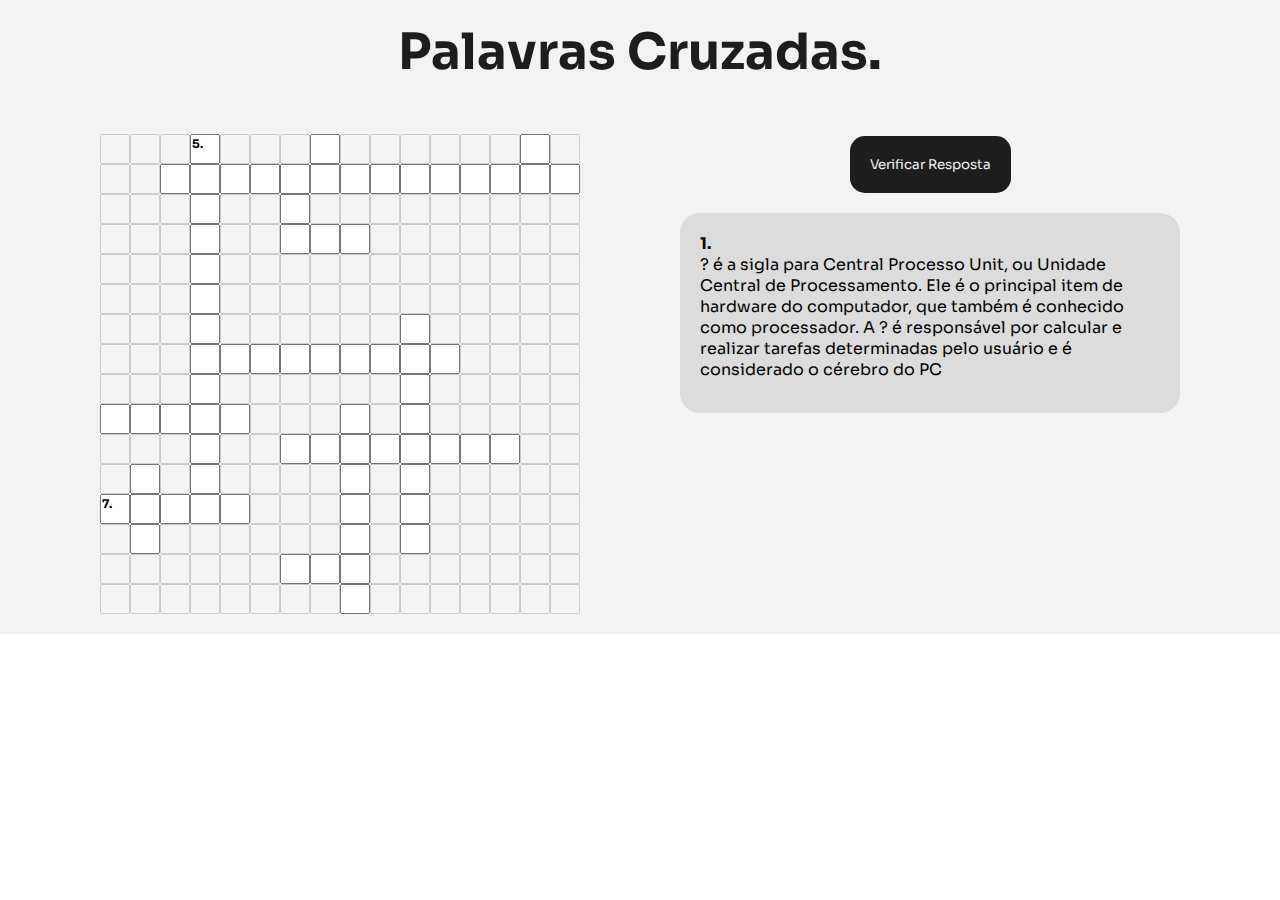
==== commit 271a4df6: "att nova" ====
--- a/Arq-Comp-Palavras-Cruzadas/index.html
+++ b/Arq-Comp-Palavras-Cruzadas/index.html
@@ -12,25 +12,27 @@
 <body>
     <div class="container">
         <div class="title">
-            <h1>Palavras Cruzadas</h1>
+            <h1>Palavras Cruzadas.</h1>
         </div>
         <main class="container-crosswords">
             <!--LINHA 01-->
             <input type="text" class="inputWords" id="" disabled>
             <input type="text" class="inputWords" id="" disabled>
             <input type="text" class="inputWords" id="" disabled>
-            <input type="text" class="inputWords" id="input1RRow1">
-            <input type="text" class="inputWords" id="" disabled>
-            <input type="text" class="inputWords" id="" disabled>
-            <input type="text" class="inputWords" id="" disabled>
-            <input type="text" class="inputWords" id="input7Row1">
-            <input type="text" class="inputWords" id="" disabled>
-            <input type="text" class="inputWords" id="" disabled>
-            <input type="text" class="inputWords" id="" disabled>
-            <input type="text" class="inputWords" id="" disabled>
-            <input type="text" class="inputWords" id="" disabled>
-            <input type="text" class="inputWords" id="" disabled>
-            <input type="text" class="inputWords" id="inputCRow1">
+            <div class="divInput"><span class="numeracao">5.</span><input type="text" class="inputWords"
+                    id="input1RRow1" maxlength="1">
+            </div>
+            <input type="text" class="inputWords" id="" disabled>
+            <input type="text" class="inputWords" id="" disabled>
+            <input type="text" class="inputWords" id="" disabled>
+            <input type="text" class="inputWords" id="input7Row1" maxlength="1">
+            <input type="text" class="inputWords" id="" disabled>
+            <input type="text" class="inputWords" id="" disabled>
+            <input type="text" class="inputWords" id="" disabled>
+            <input type="text" class="inputWords" id="" disabled>
+            <input type="text" class="inputWords" id="" disabled>
+            <input type="text" class="inputWords" id="" disabled>
+            <input type="text" class="inputWords" id="inputCRow1" maxlength="1">
             <input type="text" class="inputWords" id="" disabled>
 
 
@@ -39,20 +41,20 @@
             <!-- linha 02 -->
             <input type="text" class="inputWords" id="" disabled>
             <input type="text" class="inputWords" id="" disabled>
-            <input type="text" class="inputWords" id="input1MRow2">
-            <input type="text" class="inputWords" id="input1ERow2">
-            <input type="text" class="inputWords" id="input2MRow2">
-            <input type="text" class="inputWords" id="inputORow2">
-            <input type="text" class="inputWords" id="inputRRow2">
-            <input type="text" class="inputWords" id="inputIRow2">
-            <input type="text" class="inputWords" id="input1ARow2">
-            <input type="text" class="inputWords" id="inputDRow2">
-            <input type="text" class="inputWords" id="inputERow2">
-            <input type="text" class="inputWords" id="input3MRow2">
-            <input type="text" class="inputWords" id="input2ARow2">
-            <input type="text" class="inputWords" id="input2SRow">
-            <input type="text" class="inputWords" id="inputSRow2">
-            <input type="text" class="inputWords" id="input3ARow2">
+            <input type="text" class="inputWords" id="input1MRow2" maxlength="1">
+            <input type="text" class="inputWords" id="input1ERow2" maxlength="1">
+            <input type="text" class="inputWords" id="input2MRow2" maxlength="1">
+            <input type="text" class="inputWords" id="inputORow2" maxlength="1">
+            <input type="text" class="inputWords" id="inputRRow2" maxlength="1">
+            <input type="text" class="inputWords" id="inputIRow2" maxlength="1">
+            <input type="text" class="inputWords" id="input1ARow2" maxlength="1">
+            <input type="text" class="inputWords" id="inputDRow2" maxlength="1">
+            <input type="text" class="inputWords" id="inputERow2" maxlength="1">
+            <input type="text" class="inputWords" id="input3MRow2" maxlength="1">
+            <input type="text" class="inputWords" id="input2ARow2" maxlength="1">
+            <input type="text" class="inputWords" id="input2SRow" maxlength="1">
+            <input type="text" class="inputWords" id="inputSRow2" maxlength="1">
+            <input type="text" class="inputWords" id="input3ARow2" maxlength="1">
 
 
 
@@ -61,10 +63,10 @@
             <input type="text" class="inputWords" id="" disabled>
             <input type="text" class="inputWords" id="" disabled>
             <input type="text" class="inputWords" id="" disabled>
-            <input type="text" class="inputWords" id="inputGRow3">
-            <input type="text" class="inputWords" id="" disabled>
-            <input type="text" class="inputWords" id="" disabled>
-            <input type="text" class="inputWords" id="inputARow3">
+            <input type="text" class="inputWords" id="inputGRow3" maxlength="1">
+            <input type="text" class="inputWords" id="" disabled>
+            <input type="text" class="inputWords" id="" disabled>
+            <input type="text" class="inputWords" id="inputARow3" maxlength="1">
             <input type="text" class="inputWords" id="" disabled>
             <input type="text" class="inputWords" id="" disabled>
             <input type="text" class="inputWords" id="" disabled>
@@ -82,12 +84,12 @@
             <input type="text" class="inputWords" id="" disabled>
             <input type="text" class="inputWords" id="" disabled>
             <input type="text" class="inputWords" id="" disabled>
-            <input type="text" class="inputWords" id="inputIRow4">
-            <input type="text" class="inputWords" id="" disabled>
-            <input type="text" class="inputWords" id="" disabled>
-            <input type="text" class="inputWords" id="inputMRow4">
-            <input type="text" class="inputWords" id="input0Row4">
-            <input type="text" class="inputWords" id="inputRRow4">
+            <input type="text" class="inputWords" id="inputIRow4" maxlength="1">
+            <input type="text" class="inputWords" id="" disabled>
+            <input type="text" class="inputWords" id="" disabled>
+            <input type="text" class="inputWords" id="inputMRow4" maxlength="1">
+            <input type="text" class="inputWords" id="input0Row4" maxlength="1">
+            <input type="text" class="inputWords" id="inputRRow4" maxlength="1">
             <input type="text" class="inputWords" id="" disabled>
             <input type="text" class="inputWords" id="" disabled>
             <input type="text" class="inputWords" id="" disabled>
@@ -103,7 +105,7 @@
             <input type="text" class="inputWords" id="" disabled>
             <input type="text" class="inputWords" id="" disabled>
             <input type="text" class="inputWords" id="" disabled>
-            <input type="text" class="inputWords" id="input1SRow5">
+            <input type="text" class="inputWords" id="input1SRow5" maxlength="1">
             <input type="text" class="inputWords" id="" disabled>
             <input type="text" class="inputWords" id="" disabled>
             <input type="text" class="inputWords" id="" disabled>
@@ -124,7 +126,7 @@
             <input type="text" class="inputWords" id="" disabled>
             <input type="text" class="inputWords" id="" disabled>
             <input type="text" class="inputWords" id="" disabled>
-            <input type="text" class="inputWords" id="inputTRow6">
+            <input type="text" class="inputWords" id="inputTRow6" maxlength="1">
             <input type="text" class="inputWords" id="" disabled>
             <input type="text" class="inputWords" id="" disabled>
             <input type="text" class="inputWords" id="" disabled>
@@ -145,7 +147,7 @@
             <input type="text" class="inputWords" id="" disabled>
             <input type="text" class="inputWords" id="" disabled>
             <input type="text" class="inputWords" id="" disabled>
-            <input type="text" class="inputWords" id="input2Row7">
+            <input type="text" class="inputWords" id="input2Row7" maxlength="1">
             <input type="text" class="inputWords" id="" disabled>
             <input type="text" class="inputWords" id="" disabled>
             <input type="text" class="inputWords" id="" disabled>
@@ -166,15 +168,15 @@
             <input type="text" class="inputWords" id="" disabled>
             <input type="text" class="inputWords" id="" disabled>
             <input type="text" class="inputWords" id="" disabled>
-            <input type="text" class="inputWords" id="inputARow8">
-            <input type="text" class="inputWords" id="inputDRow8">
-            <input type="text" class="inputWords" id="inputRRow8">
-            <input type="text" class="inputWords" id="inputERow8">
-            <input type="text" class="inputWords" id="input1SRow8">
-            <input type="text" class="inputWords" id="input2SRow8">
-            <input type="text" class="inputWords" id="inputBRow8">
-            <input type="text" class="inputWords" id="inputURow8">
-            <input type="text" class="inputWords" id="input3SRow8">
+            <input type="text" class="inputWords" id="inputARow8" maxlength="1">
+            <input type="text" class="inputWords" id="inputDRow8" maxlength="1">
+            <input type="text" class="inputWords" id="inputRRow8" maxlength="1">
+            <input type="text" class="inputWords" id="inputERow8" maxlength="1">
+            <input type="text" class="inputWords" id="input1SRow8" maxlength="1">
+            <input type="text" class="inputWords" id="input2SRow8" maxlength="1">
+            <input type="text" class="inputWords" id="inputBRow8" maxlength="1">
+            <input type="text" class="inputWords" id="inputURow8" maxlength="1">
+            <input type="text" class="inputWords" id="input3SRow8" maxlength="1">
             <input type="text" class="inputWords" id="" disabled>
             <input type="text" class="inputWords" id="" disabled>
             <input type="text" class="inputWords" id="" disabled>
@@ -187,14 +189,14 @@
             <input type="text" class="inputWords" id="" disabled>
             <input type="text" class="inputWords" id="" disabled>
             <input type="text" class="inputWords" id="" disabled>
-            <input type="text" class="inputWords" id="inputDRow9">
-            <input type="text" class="inputWords" id="" disabled>
-            <input type="text" class="inputWords" id="" disabled>
-            <input type="text" class="inputWords" id="" disabled>
-            <input type="text" class="inputWords" id="" disabled>
-            <input type="text" class="inputWords" id="" disabled>
-            <input type="text" class="inputWords" id="" disabled>
-            <input type="text" class="inputWords" id="inputARow9">
+            <input type="text" class="inputWords" id="inputDRow9" maxlength="1">
+            <input type="text" class="inputWords" id="" disabled>
+            <input type="text" class="inputWords" id="" disabled>
+            <input type="text" class="inputWords" id="" disabled>
+            <input type="text" class="inputWords" id="" disabled>
+            <input type="text" class="inputWords" id="" disabled>
+            <input type="text" class="inputWords" id="" disabled>
+            <input type="text" class="inputWords" id="inputARow9" maxlength="1">
             <input type="text" class="inputWords" id="" disabled>
             <input type="text" class="inputWords" id="" disabled>
             <input type="text" class="inputWords" id="" disabled>
@@ -205,17 +207,17 @@
 
 
             <!-- linha 10 -->
-            <input type="text" class="inputWords" id="inputERow10">
-            <input type="text" class="inputWords" id="inputPRow10">
-            <input type="text" class="inputWords" id="inputRRow10">
-            <input type="text" class="inputWords" id="inputORow10">
-            <input type="text" class="inputWords" id="inputMRow10">
-            <input type="text" class="inputWords" id="" disabled>
-            <input type="text" class="inputWords" id="" disabled>
-            <input type="text" class="inputWords" id="" disabled>
-            <input type="text" class="inputWords" id="inputDRow10">
-            <input type="text" class="inputWords" id="" disabled>
-            <input type="text" class="inputWords" id="inputLRow10">
+            <input type="text" class="inputWords" id="inputERow10" maxlength="1">
+            <input type="text" class="inputWords" id="inputPRow10" maxlength="1">
+            <input type="text" class="inputWords" id="inputRRow10" maxlength="1">
+            <input type="text" class="inputWords" id="inputORow10" maxlength="1">
+            <input type="text" class="inputWords" id="inputMRow10" maxlength="1">
+            <input type="text" class="inputWords" id="" disabled>
+            <input type="text" class="inputWords" id="" disabled>
+            <input type="text" class="inputWords" id="" disabled>
+            <input type="text" class="inputWords" id="inputDRow10" maxlength="1">
+            <input type="text" class="inputWords" id="" disabled>
+            <input type="text" class="inputWords" id="inputLRow10" maxlength="1">
             <input type="text" class="inputWords" id="" disabled>
             <input type="text" class="inputWords" id="" disabled>
             <input type="text" class="inputWords" id="" disabled>
@@ -229,17 +231,17 @@
             <input type="text" class="inputWords" id="" disabled>
             <input type="text" class="inputWords" id="" disabled>
             <input type="text" class="inputWords" id="" disabled>
-            <input type="text" class="inputWords" id="input3RRow11">
-            <input type="text" class="inputWords" id="" disabled>
-            <input type="text" class="inputWords" id="" disabled>
-            <input type="text" class="inputWords" id="inputQRow11">
-            <input type="text" class="inputWords" id="inputURow11">
-            <input type="text" class="inputWords" id="inputARow11">
-            <input type="text" class="inputWords" id="inputDRow11">
-            <input type="text" class="inputWords" id="inputCRow11">
-            <input type="text" class="inputWords" id="inputORow11">
-            <input type="text" class="inputWords" id="inputRRow11">
-            <input type="text" class="inputWords" id="inputERow11">
+            <input type="text" class="inputWords" id="input3RRow11" maxlength="1">
+            <input type="text" class="inputWords" id="" disabled>
+            <input type="text" class="inputWords" id="" disabled>
+            <input type="text" class="inputWords" id="inputQRow11" maxlength="1">
+            <input type="text" class="inputWords" id="inputURow11" maxlength="1">
+            <input type="text" class="inputWords" id="inputARow11" maxlength="1">
+            <input type="text" class="inputWords" id="inputDRow11" maxlength="1">
+            <input type="text" class="inputWords" id="inputCRow11" maxlength="1">
+            <input type="text" class="inputWords" id="inputORow11" maxlength="1">
+            <input type="text" class="inputWords" id="inputRRow11" maxlength="1">
+            <input type="text" class="inputWords" id="inputERow11" maxlength="1">
             <input type="text" class="inputWords" id="" disabled>
             <input type="text" class="inputWords" id="" disabled>
 
@@ -248,16 +250,16 @@
 
             <!-- linha 12 -->
             <input type="text" class="inputWords" id="" disabled>
-            <input type="text" class="inputWords" id="inputURow12">
-            <input type="text" class="inputWords" id="" disabled>
-            <input type="text" class="inputWords" id="input2ERow12">
-            <input type="text" class="inputWords" id="" disabled>
-            <input type="text" class="inputWords" id="" disabled>
-            <input type="text" class="inputWords" id="" disabled>
-            <input type="text" class="inputWords" id="" disabled>
-            <input type="text" class="inputWords" id="inputTRow12">
-            <input type="text" class="inputWords" id="" disabled>
-            <input type="text" class="inputWords" id="inputORow12">
+            <input type="text" class="inputWords" id="inputURow12" maxlength="1">
+            <input type="text" class="inputWords" id="" disabled>
+            <input type="text" class="inputWords" id="input2ERow12" maxlength="1">
+            <input type="text" class="inputWords" id="" disabled>
+            <input type="text" class="inputWords" id="" disabled>
+            <input type="text" class="inputWords" id="" disabled>
+            <input type="text" class="inputWords" id="" disabled>
+            <input type="text" class="inputWords" id="inputTRow12" maxlength="1">
+            <input type="text" class="inputWords" id="" disabled>
+            <input type="text" class="inputWords" id="inputORow12" maxlength="1">
             <input type="text" class="inputWords" id="" disabled>
             <input type="text" class="inputWords" id="" disabled>
             <input type="text" class="inputWords" id="" disabled>
@@ -268,17 +270,20 @@
 
 
             <!-- linha 13 -->
-            <input type="text" class="inputWords" id="inputFRow13">
-            <input type="text" class="inputWords" id="inputLRow13">
-            <input type="text" class="inputWords" id="inputARow13">
-            <input type="text" class="inputWords" id="input2SRow13">
-            <input type="text" class="inputWords" id="inputHRow13">
-            <input type="text" class="inputWords" id="" disabled>
-            <input type="text" class="inputWords" id="" disabled>
-            <input type="text" class="inputWords" id="" disabled>
-            <input type="text" class="inputWords" id="input2ARow13">
-            <input type="text" class="inputWords" id="" disabled>
-            <input type="text" class="inputWords" id="inputRRow13">
+            <div class="divInput"><span class="numeracao">7.</span><input type="text" class="inputWords"
+                    id="inputFRow13" maxlength="1">
+            </div>
+
+            <input type="text" class="inputWords" id="inputLRow13" maxlength="1">
+            <input type="text" class="inputWords" id="inputARow13" maxlength="1">
+            <input type="text" class="inputWords" id="input2SRow13" maxlength="1">
+            <input type="text" class="inputWords" id="inputHRow13" maxlength="1">
+            <input type="text" class="inputWords" id="" disabled>
+            <input type="text" class="inputWords" id="" disabled>
+            <input type="text" class="inputWords" id="" disabled>
+            <input type="text" class="inputWords" id="input2ARow13" maxlength="1">
+            <input type="text" class="inputWords" id="" disabled>
+            <input type="text" class="inputWords" id="inputRRow13" maxlength="1">
             <input type="text" class="inputWords" id="" disabled>
             <input type="text" class="inputWords" id="" disabled>
             <input type="text" class="inputWords" id="" disabled>
@@ -290,16 +295,16 @@
 
             <!-- linha 14 -->
             <input type="text" class="inputWords" id="" disabled>
-            <input type="text" class="inputWords" id="inputARow14">
-            <input type="text" class="inputWords" id="" disabled>
-            <input type="text" class="inputWords" id="" disabled>
-            <input type="text" class="inputWords" id="" disabled>
-            <input type="text" class="inputWords" id="" disabled>
-            <input type="text" class="inputWords" id="" disabled>
-            <input type="text" class="inputWords" id="" disabled>
-            <input type="text" class="inputWords" id="inputBRow14">
-            <input type="text" class="inputWords" id="" disabled>
-            <input type="text" class="inputWords" id="inputERow14">
+            <input type="text" class="inputWords" id="inputARow14" maxlength="1">
+            <input type="text" class="inputWords" id="" disabled>
+            <input type="text" class="inputWords" id="" disabled>
+            <input type="text" class="inputWords" id="" disabled>
+            <input type="text" class="inputWords" id="" disabled>
+            <input type="text" class="inputWords" id="" disabled>
+            <input type="text" class="inputWords" id="" disabled>
+            <input type="text" class="inputWords" id="inputBRow14" maxlength="1">
+            <input type="text" class="inputWords" id="" disabled>
+            <input type="text" class="inputWords" id="inputERow14" maxlength="1">
             <input type="text" class="inputWords" id="" disabled>
             <input type="text" class="inputWords" id="" disabled>
             <input type="text" class="inputWords" id="" disabled>
@@ -316,9 +321,9 @@
             <input type="text" class="inputWords" id="" disabled>
             <input type="text" class="inputWords" id="" disabled>
             <input type="text" class="inputWords" id="" disabled>
-            <input type="text" class="inputWords" id="inputCRow15">
-            <input type="text" class="inputWords" id="inputPRow15">
-            <input type="text" class="inputWords" id="inputURow15">
+            <input type="text" class="inputWords" id="inputCRow15" maxlength="1">
+            <input type="text" class="inputWords" id="inputPRow15" maxlength="1">
+            <input type="text" class="inputWords" id="inputURow15" maxlength="1">
             <input type="text" class="inputWords" id="" disabled>
             <input type="text" class="inputWords" id="" disabled>
             <input type="text" class="inputWords" id="" disabled>
@@ -338,7 +343,7 @@
             <input type="text" class="inputWords" id="" disabled>
             <input type="text" class="inputWords" id="" disabled>
             <input type="text" class="inputWords" id="" disabled>
-            <input type="text" class="inputWords" id="inputSRow16">
+            <input type="text" class="inputWords" id="inputSRow16" maxlength="1">
             <input type="text" class="inputWords" id="" disabled>
             <input type="text" class="inputWords" id="" disabled>
             <input type="text" class="inputWords" id="" disabled>
@@ -353,11 +358,16 @@
 
 
         </main>
-        <button onclick="verificar()">Verificar Resposta</button>
-        <div class="container-tips">
-            <ol id="listadicasordenada">
-
-            </ol>
+        <div class="side-right">
+            <div class="divBtn">
+
+                <button onclick="verificar()">Verificar Resposta</button>
+            </div>
+
+            <div id="containerTips" class="container-tips">
+
+            </div>
+
         </div>
     </div>
 </body>
@@ -385,13 +395,25 @@
         'i7'
     ]
     var listaDescPalavras = [
+        '? é a sigla para Central Processo Unit, ou Unidade Central de Processamento. Ele é o principal item de hardware do computador, que também é conhecido como processador. A ? é responsável por calcular e realizar tarefas determinadas pelo usuário e é considerado o cérebro do PC ',
 
     ];
-    for (var i = 0; i < listaPalavras.length; i++) {
-        listadicasordenada.innerHTML += ''
-        listadicasordenada.innerHTML += `<li>${listaPalavras[i]}</li>`
+    for (var i = 0; i < listaDescPalavras.length; i++) {
+
+        containerTips.innerHTML += `<div id="cardTip"class="cardTip"><b>${i + 1}.</b> <p>${listaDescPalavras[i]}</p></div>`
+
     }
     function verificar() {
+        var i7 = inputIRow2.value + input7Row1.value;
+        if (i7 == listaPalavras[16]) {
+            inputIRow2.style.background = '#5EFFA1'
+            input7Row1.style.background = '#5EFFA1'
+            // cardTip.style.backgroundColor = '#5EFFA1'
+
+        } else {
+            inputIRow2.style.background = '#FF8178'
+            input7Row1.style.background = '#FF8178'
+        }
         var databus = inputDRow10.value + inputARow11.value + inputTRow12.value + input2ARow13.value + inputBRow14.value + inputURow15.value + inputSRow16.value;
         if (databus == listaPalavras[8]) {
             inputDRow10.style.background = '#5EFFA1'
--- a/Arq-Comp-Palavras-Cruzadas/style.css
+++ b/Arq-Comp-Palavras-Cruzadas/style.css
@@ -1,29 +1,31 @@
+@import url('https://fonts.googleapis.com/css2?family=Poppins:wght@100;200;300;400;500;600;700;800;900&family=Sora:wght@100;200;300;400;500;600;700&display=swap');
+
 * {
     margin: 0;
     padding: 0;
     box-sizing: border-box;
     font-family: arial;
+    font-family: 'Sora', sans-serif;
 }
 
-body {
-
-    background: #1d1d1d;
-}
 
 .container {
     padding: 20px 50px;
-    width: 900px;
+    width: 100%;
     margin: 0 auto;
     display: flex;
-    flex-direction: column;
+    flex-wrap: wrap;
+    justify-content: space-around;
     align-items: center;
     background-color: #f3f3f3;
 }
 
 .container .title {
+    width: 100%;
     font-size: 25px;
     color: #1d1d1d;
     text-align: center;
+    margin-bottom: 50px;
 }
 
 .container-crosswords {
@@ -31,24 +33,77 @@
     display: flex;
     flex-wrap: wrap;
 
+
 }
 
+.divInput {
+    position: relative;
+    width: 30px;
+    height: 30px;
+}
 
+.divInput .inputWords {
+    width: 100%;
+}
 
 .inputWords {
     width: 30px;
     height: 30px;
+    padding: 0px 0px 0px 5px;
     display: flex;
     align-items: center;
     justify-content: center;
+    font-size: 25px;
+    font-weight: bold;
 }
 
 
 
 
 .container-tips {
-    margin-top: 50px;
+    width: 500px;
+    height: 400px;
+    overflow-y: scroll;
+    display: flex;
+    flex-direction: column;
+    gap: 10px;
+}
+
+.numeracao {
+    position: absolute;
+    font-size: 12px;
+    font-weight: bold;
+    top: 2px;
+    left: 2px;
+
+}
+
+.divBtn {
+    margin-bottom: 20px;
+    width: 500px;
+    display: flex;
+    align-items: center;
+    justify-content: center;
+}
+
+.divBtn button {
+    padding: 20px;
+    outline: none;
+    border: none;
+    background-color: #1d1d1d;
+    color: #f3f3f3;
+    transition: 0.7s ease;
+    border-radius: 15px;
+}
+
+.divBtn button:hover {
+    opacity: 0.7;
+}
+
+.cardTip {
     width: 100%;
-    display: flex;
-    justify-content: flex-start;
+    height: 200px;
+    padding: 20px;
+    background-color: #dcdcdc;
+    border-radius: 20px;
 }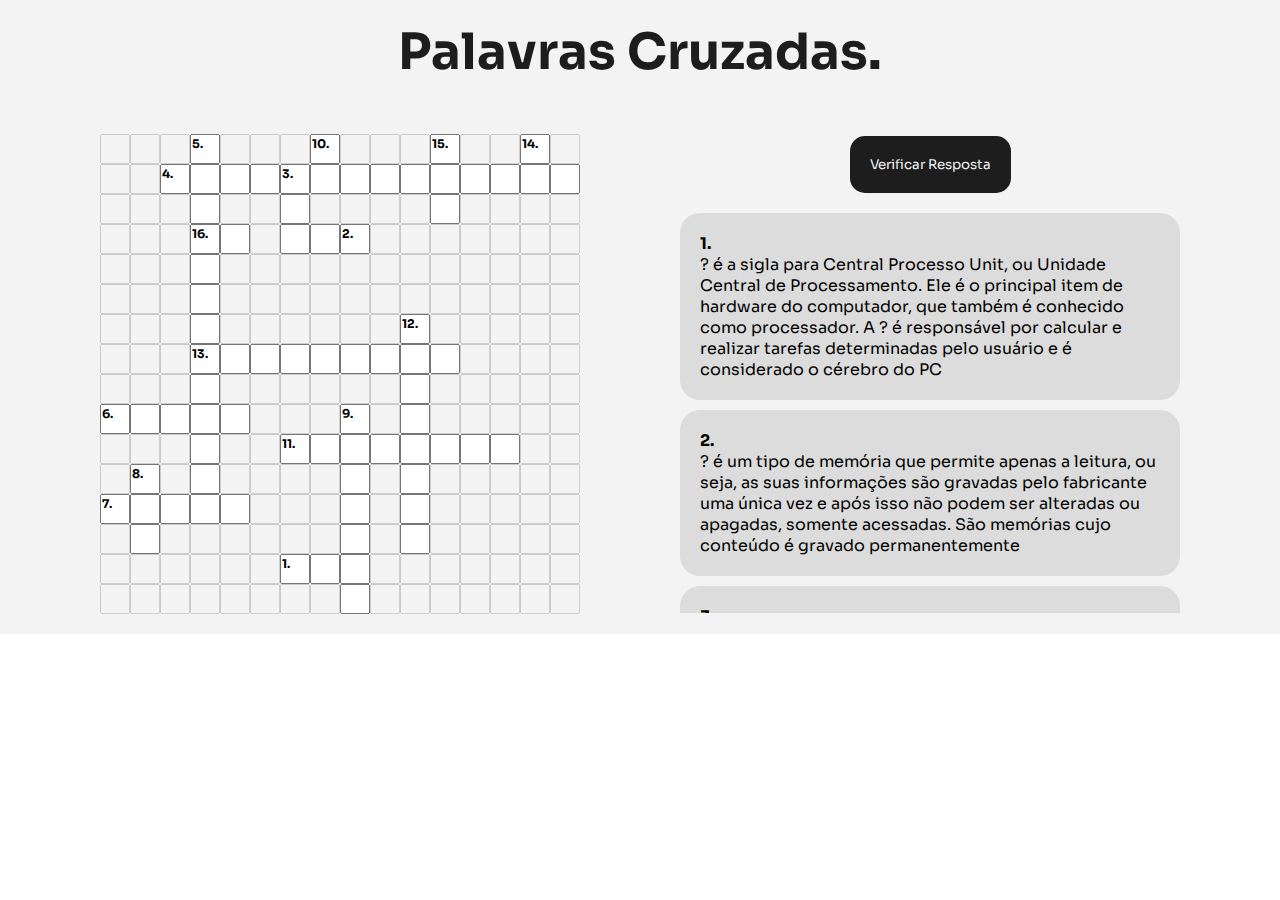
==== commit 3bea567c: "palavras cruzadas finalizados" ====
--- a/Arq-Comp-Palavras-Cruzadas/index.html
+++ b/Arq-Comp-Palavras-Cruzadas/index.html
@@ -25,14 +25,23 @@
             <input type="text" class="inputWords" id="" disabled>
             <input type="text" class="inputWords" id="" disabled>
             <input type="text" class="inputWords" id="" disabled>
-            <input type="text" class="inputWords" id="input7Row1" maxlength="1">
-            <input type="text" class="inputWords" id="" disabled>
-            <input type="text" class="inputWords" id="" disabled>
-            <input type="text" class="inputWords" id="" disabled>
-            <input type="text" class="inputWords" id="" disabled>
-            <input type="text" class="inputWords" id="" disabled>
-            <input type="text" class="inputWords" id="" disabled>
-            <input type="text" class="inputWords" id="inputCRow1" maxlength="1">
+
+            <div class="divInput"><span class="numeracao">10.</span><input type="text" class="inputWords"
+                    id="input7Row1" maxlength="1">
+            </div>
+            <input type="text" class="inputWords" id="" disabled>
+            <input type="text" class="inputWords" id="" disabled>
+            <input type="text" class="inputWords" id="" disabled>
+            <div class="divInput"><span class="numeracao">15.</span><input type="text" class="inputWords"
+                    id="inputDRow1">
+            </div>
+
+            <input type="text" class="inputWords" id="" disabled>
+            <input type="text" class="inputWords" id="" disabled>
+            <div class="divInput"><span class="numeracao">14.</span><input type="text" class="inputWords"
+                    id="inputCRow1" maxlength="1">
+            </div>
+
             <input type="text" class="inputWords" id="" disabled>
 
 
@@ -41,11 +50,17 @@
             <!-- linha 02 -->
             <input type="text" class="inputWords" id="" disabled>
             <input type="text" class="inputWords" id="" disabled>
-            <input type="text" class="inputWords" id="input1MRow2" maxlength="1">
+            <div class="divInput"><span class="numeracao">4.</span><input type="text" class="inputWords"
+                    id="input1MRow2" maxlength="1">
+            </div>
+
             <input type="text" class="inputWords" id="input1ERow2" maxlength="1">
             <input type="text" class="inputWords" id="input2MRow2" maxlength="1">
             <input type="text" class="inputWords" id="inputORow2" maxlength="1">
-            <input type="text" class="inputWords" id="inputRRow2" maxlength="1">
+            <div class="divInput"><span class="numeracao">3.</span><input type="text" class="inputWords" id="inputRRow2"
+                    maxlength="1">
+            </div>
+
             <input type="text" class="inputWords" id="inputIRow2" maxlength="1">
             <input type="text" class="inputWords" id="input1ARow2" maxlength="1">
             <input type="text" class="inputWords" id="inputDRow2" maxlength="1">
@@ -71,7 +86,7 @@
             <input type="text" class="inputWords" id="" disabled>
             <input type="text" class="inputWords" id="" disabled>
             <input type="text" class="inputWords" id="" disabled>
-            <input type="text" class="inputWords" id="" disabled>
+            <input type="text" class="inputWords" id="input2ARow3">
             <input type="text" class="inputWords" id="" disabled>
             <input type="text" class="inputWords" id="" disabled>
             <input type="text" class="inputWords" id="" disabled>
@@ -84,12 +99,18 @@
             <input type="text" class="inputWords" id="" disabled>
             <input type="text" class="inputWords" id="" disabled>
             <input type="text" class="inputWords" id="" disabled>
-            <input type="text" class="inputWords" id="inputIRow4" maxlength="1">
-            <input type="text" class="inputWords" id="" disabled>
+            <div class="divInput"><span class="numeracao">16.</span><input type="text" class="inputWords"
+                    id="inputIRow4" maxlength="1">
+            </div>
+
+            <input type="text" class="inputWords" id="input5Row4">
             <input type="text" class="inputWords" id="" disabled>
             <input type="text" class="inputWords" id="inputMRow4" maxlength="1">
             <input type="text" class="inputWords" id="input0Row4" maxlength="1">
-            <input type="text" class="inputWords" id="inputRRow4" maxlength="1">
+            <div class="divInput"><span class="numeracao">2.</span><input type="text" class="inputWords" id="inputRRow4"
+                    maxlength="1">
+            </div>
+
             <input type="text" class="inputWords" id="" disabled>
             <input type="text" class="inputWords" id="" disabled>
             <input type="text" class="inputWords" id="" disabled>
@@ -154,7 +175,10 @@
             <input type="text" class="inputWords" id="" disabled>
             <input type="text" class="inputWords" id="" disabled>
             <input type="text" class="inputWords" id="" disabled>
-            <input type="text" class="inputWords" id="inputDRow7">
+            <div class="divInput"><span class="numeracao">12.</span><input type="text" class="inputWords"
+                    id="inputDRow7">
+            </div>
+
             <input type="text" class="inputWords" id="" disabled>
             <input type="text" class="inputWords" id="" disabled>
             <input type="text" class="inputWords" id="" disabled>
@@ -168,7 +192,10 @@
             <input type="text" class="inputWords" id="" disabled>
             <input type="text" class="inputWords" id="" disabled>
             <input type="text" class="inputWords" id="" disabled>
-            <input type="text" class="inputWords" id="inputARow8" maxlength="1">
+            <div class="divInput"><span class="numeracao">13.</span><input type="text" class="inputWords"
+                    id="inputARow8" maxlength="1">
+            </div>
+
             <input type="text" class="inputWords" id="inputDRow8" maxlength="1">
             <input type="text" class="inputWords" id="inputRRow8" maxlength="1">
             <input type="text" class="inputWords" id="inputERow8" maxlength="1">
@@ -207,7 +234,10 @@
 
 
             <!-- linha 10 -->
-            <input type="text" class="inputWords" id="inputERow10" maxlength="1">
+            <div class="divInput"><span class="numeracao">6.</span><input type="text" class="inputWords"
+                    id="inputERow10" maxlength="1">
+            </div>
+
             <input type="text" class="inputWords" id="inputPRow10" maxlength="1">
             <input type="text" class="inputWords" id="inputRRow10" maxlength="1">
             <input type="text" class="inputWords" id="inputORow10" maxlength="1">
@@ -215,7 +245,10 @@
             <input type="text" class="inputWords" id="" disabled>
             <input type="text" class="inputWords" id="" disabled>
             <input type="text" class="inputWords" id="" disabled>
-            <input type="text" class="inputWords" id="inputDRow10" maxlength="1">
+            <div class="divInput"><span class="numeracao">9.</span><input type="text" class="inputWords"
+                    id="inputDRow10" maxlength="1">
+            </div>
+
             <input type="text" class="inputWords" id="" disabled>
             <input type="text" class="inputWords" id="inputLRow10" maxlength="1">
             <input type="text" class="inputWords" id="" disabled>
@@ -234,7 +267,10 @@
             <input type="text" class="inputWords" id="input3RRow11" maxlength="1">
             <input type="text" class="inputWords" id="" disabled>
             <input type="text" class="inputWords" id="" disabled>
-            <input type="text" class="inputWords" id="inputQRow11" maxlength="1">
+            <div class="divInput"><span class="numeracao">11.</span><input type="text" class="inputWords"
+                    id="inputQRow11" maxlength="1">
+            </div>
+
             <input type="text" class="inputWords" id="inputURow11" maxlength="1">
             <input type="text" class="inputWords" id="inputARow11" maxlength="1">
             <input type="text" class="inputWords" id="inputDRow11" maxlength="1">
@@ -250,7 +286,10 @@
 
             <!-- linha 12 -->
             <input type="text" class="inputWords" id="" disabled>
-            <input type="text" class="inputWords" id="inputURow12" maxlength="1">
+            <div class="divInput"><span class="numeracao">8.</span><input type="text" class="inputWords"
+                    id="inputURow12" maxlength="1">
+            </div>
+
             <input type="text" class="inputWords" id="" disabled>
             <input type="text" class="inputWords" id="input2ERow12" maxlength="1">
             <input type="text" class="inputWords" id="" disabled>
@@ -321,7 +360,10 @@
             <input type="text" class="inputWords" id="" disabled>
             <input type="text" class="inputWords" id="" disabled>
             <input type="text" class="inputWords" id="" disabled>
-            <input type="text" class="inputWords" id="inputCRow15" maxlength="1">
+            <div class="divInput"><span class="numeracao">1.</span><input type="text" class="inputWords"
+                    id="inputCRow15" maxlength="1">
+            </div>
+
             <input type="text" class="inputWords" id="inputPRow15" maxlength="1">
             <input type="text" class="inputWords" id="inputURow15" maxlength="1">
             <input type="text" class="inputWords" id="" disabled>
@@ -385,18 +427,32 @@
         'flash',
         'ula',
         'databus',
-        'cpu',
+        'i7',
         'quadcore',
         'dualcore',
         'adressbus',
         'cs',
         'dma',
-        'i5',
-        'i7'
+        'i5'
+
     ]
     var listaDescPalavras = [
         '? é a sigla para Central Processo Unit, ou Unidade Central de Processamento. Ele é o principal item de hardware do computador, que também é conhecido como processador. A ? é responsável por calcular e realizar tarefas determinadas pelo usuário e é considerado o cérebro do PC ',
-
+        '? é um tipo de memória que permite apenas a leitura, ou seja, as suas informações são gravadas pelo fabricante uma única vez e após isso não podem ser alteradas ou apagadas, somente acessadas. São memórias cujo conteúdo é gravado permanentemente',
+        '? é responsável pelo armazenamento de informações necessárias para a execução de aplicativos em uso e para o funcionamento do próprio sistema operacional. Essa peça, inclusive, facilita o trabalho do processador que pode acessar os dados essenciais mais rapidamente',
+        '? tem como função armazenar grandes quantidades de informações. Os dados armazenados nas ? não são perdidos quando desligamos o equipamento, ao contrário da memória ram.',
+        '? São circuitos digitais capazes de armazenar e deslocar informações binárias, e são tipicamente usados como um dispositivo de armazenamento temporário. São utilizados na execução de programas de computadores, disponibilizando um local para armazenar dados se localizam no interior de um microprocessador, dentro da CPU.',
+        'Uma ? é um tipo de chip de memória de computador que mantém seus dados quando a energia é desligada. Em outras palavras, é não volátil. Uma ? é programada por um dispositivo eletrônico que dá vantagens maiores do que os usados normalmente em circuitos elétricos.',
+        'Uma ? é um tipo de dispositivo de armazenamento não volátil, ou seja, mesmo se não tiver energia, manterá as informações que salvas nela. Diferente da memória ROM, a ? pode ser atualizada.',
+        'A ? é um circuito combinatório responsável pela execução de somas, subtrações e funções lógicas, em um sistema digital',
+        'Um ? pode transferir dados de e para a memória de um computador, ou para dentro ou para fora da unidade central de processamento (CPU) que atua como o "motor" do dispositivo. Um ? também pode transferir informações entre dois computadores.',
+        'Os i5 podem não ter Hyper-Threading (gerações anteriores) e usar Turbo Boost menos agressivo. Os ?, além da contagem maior de núcleos, sempre usam o Hyper-Threading para melhor performance em multitarefas e normalmente oferecem Turbo Boost de geração mais recente.',
+        'Um processador ? é um processador de possui quatro núcleos dentro do mesmo CPU.',
+        'O modelo ? ganha esse nome porque tem dois núcleos. É como se ele tivesse dois cérebros trabalhando ao mesmo tempo.',
+        'Um ? é uma arquitetura de barramento de computador usada para transferir dados entre dispositivos identificados pelo endereço de hardware da memória física (o endereço físico), que é armazenado na forma de números binários para permitir que o databus acesse o armazenamento de memória.',
+        'Uma linha de controle na eletrônica digital usada para selecionar um dos circuitos integrados dentre vários conectados ao mesmo barramento de computador, geralmente utilizando a lógica de três estados.',
+        'O ? é um recurso da placa mãe que capacita os periféricos a terem acesso direto à memória RAM, sem sobrecarregarem o processador. Com o ?, as transferências de dados ocorrem sem a intervenção da CPU por cada byte que é transferido. Desta forma, a transferência de dados ocorre de forma muito mais rápida',
+        'O Intel Core ? é uma das séries de processadores para desktops e notebooks da Intel. O primeiro modelo foi lançado em setembro de 2009, chamado de Core ? 750. Ele possui quatro núcleos, cache L3 de 8MB e frequência de 2,66GHz.'
     ];
     for (var i = 0; i < listaDescPalavras.length; i++) {
 
@@ -404,8 +460,18 @@
 
     }
     function verificar() {
+        var dma = inputDRow1.value + input3MRow2.value + input2ARow3.value;
+        if (dma == listaPalavras[14]) {
+            inputDRow1.style.background = '#5EFFA1'
+            input3MRow2.style.background = '#5EFFA1'
+            input2ARow3.style.background = '#5EFFA1'
+        } else {
+            inputDRow1.style.background = '#FF8178'
+            input3MRow2.style.background = '#FF8178'
+            input2ARow3.style.background = '#FF8178'
+        }
         var i7 = inputIRow2.value + input7Row1.value;
-        if (i7 == listaPalavras[16]) {
+        if (i7 == listaPalavras[9]) {
             inputIRow2.style.background = '#5EFFA1'
             input7Row1.style.background = '#5EFFA1'
             // cardTip.style.backgroundColor = '#5EFFA1'
@@ -413,6 +479,16 @@
         } else {
             inputIRow2.style.background = '#FF8178'
             input7Row1.style.background = '#FF8178'
+        }
+        var i5 = inputIRow4.value + input5Row4.value;
+        if (i5 == listaPalavras[15]) {
+            inputIRow4.style.background = '#5EFFA1'
+            input5Row4.style.background = '#5EFFA1'
+            // cardTip.style.backgroundColor = '#5EFFA1'
+
+        } else {
+            inputIRow4.style.background = '#FF8178'
+            input5Row4.style.background = '#FF8178'
         }
         var databus = inputDRow10.value + inputARow11.value + inputTRow12.value + input2ARow13.value + inputBRow14.value + inputURow15.value + inputSRow16.value;
         if (databus == listaPalavras[8]) {
